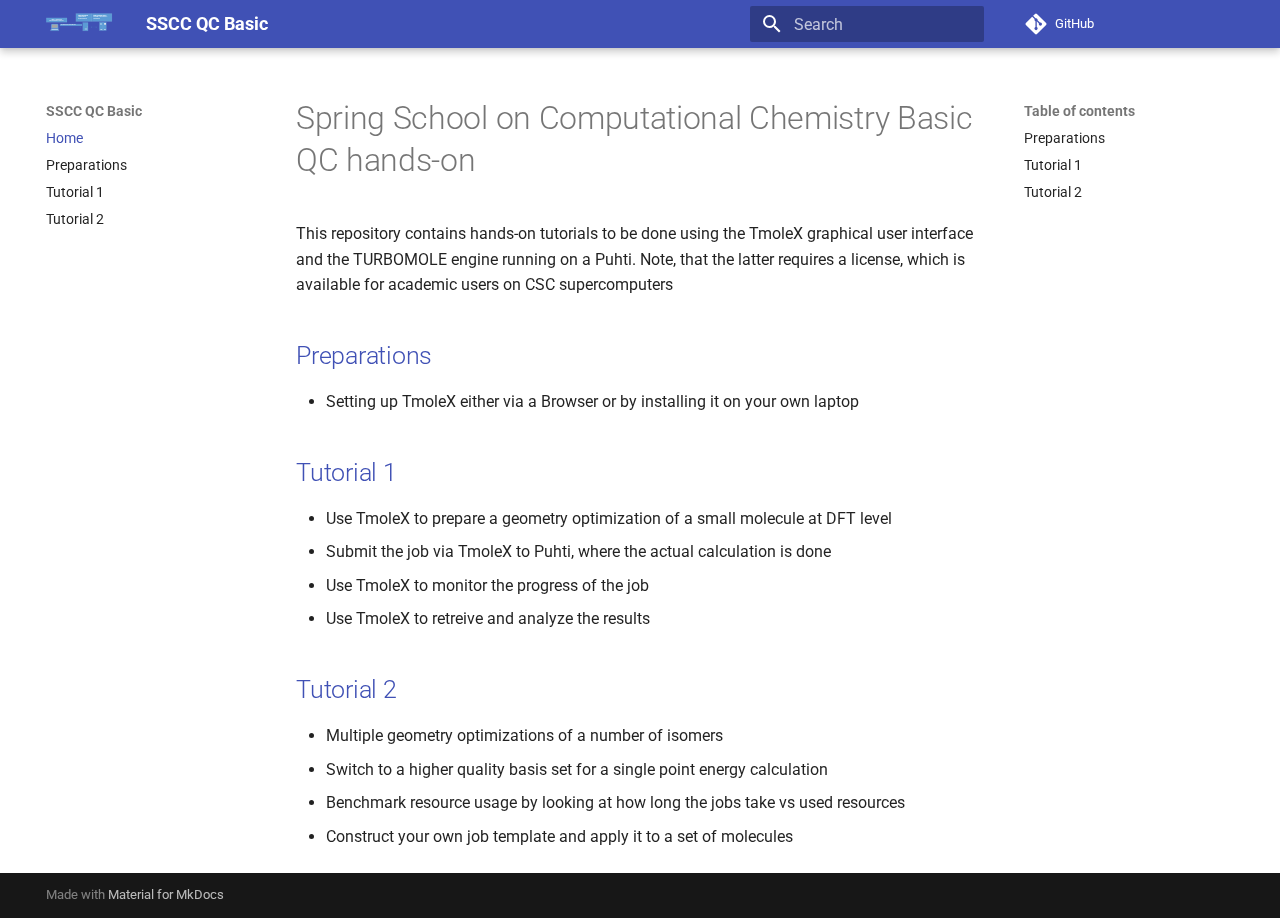
==== site/index.html @ 396a9577 "Update site and fix broken files" ====
<!doctype html>
<html lang="en" class="no-js">
  <head>
    
      <meta charset="utf-8">
      <meta name="viewport" content="width=device-width,initial-scale=1">
      
      
      
        <link rel="canonical" href="https://csc-training.github.io/sscc-qc-basic/">
      
      
      
        <link rel="next" href="preparations/">
      
      
      <link rel="icon" href="img/tmolex-and-puhti.svg">
      <meta name="generator" content="mkdocs-1.6.1, mkdocs-material-9.6.11">
    
    
      
        <title>SSCC QC Basic</title>
      
    
    
      <link rel="stylesheet" href="assets/stylesheets/main.4af4bdda.min.css">
      
      


    
    
      
    
    
      
        
        
        <link rel="preconnect" href="https://fonts.gstatic.com" crossorigin>
        <link rel="stylesheet" href="https://fonts.googleapis.com/css?family=Roboto:300,300i,400,400i,700,700i%7CRoboto+Mono:400,400i,700,700i&display=fallback">
        <style>:root{--md-text-font:"Roboto";--md-code-font:"Roboto Mono"}</style>
      
    
    
    <script>__md_scope=new URL(".",location),__md_hash=e=>[...e].reduce(((e,_)=>(e<<5)-e+_.charCodeAt(0)),0),__md_get=(e,_=localStorage,t=__md_scope)=>JSON.parse(_.getItem(t.pathname+"."+e)),__md_set=(e,_,t=localStorage,a=__md_scope)=>{try{t.setItem(a.pathname+"."+e,JSON.stringify(_))}catch(e){}}</script>
    
      

    
    
    
  </head>
  
  
    <body dir="ltr">
  
    
    <input class="md-toggle" data-md-toggle="drawer" type="checkbox" id="__drawer" autocomplete="off">
    <input class="md-toggle" data-md-toggle="search" type="checkbox" id="__search" autocomplete="off">
    <label class="md-overlay" for="__drawer"></label>
    <div data-md-component="skip">
      
        
        <a href="#spring-school-on-computational-chemistry-basic-qc-hands-on" class="md-skip">
          Skip to content
        </a>
      
    </div>
    <div data-md-component="announce">
      
    </div>
    
    
      

  

<header class="md-header md-header--shadow" data-md-component="header">
  <nav class="md-header__inner md-grid" aria-label="Header">
    <a href="." title="SSCC QC Basic" class="md-header__button md-logo" aria-label="SSCC QC Basic" data-md-component="logo">
      
  <img src="img/tmolex-and-puhti.svg" alt="logo">

    </a>
    <label class="md-header__button md-icon" for="__drawer">
      
      <svg xmlns="http://www.w3.org/2000/svg" viewBox="0 0 24 24"><path d="M3 6h18v2H3zm0 5h18v2H3zm0 5h18v2H3z"/></svg>
    </label>
    <div class="md-header__title" data-md-component="header-title">
      <div class="md-header__ellipsis">
        <div class="md-header__topic">
          <span class="md-ellipsis">
            SSCC QC Basic
          </span>
        </div>
        <div class="md-header__topic" data-md-component="header-topic">
          <span class="md-ellipsis">
            
              Home
            
          </span>
        </div>
      </div>
    </div>
    
    
      <script>var palette=__md_get("__palette");if(palette&&palette.color){if("(prefers-color-scheme)"===palette.color.media){var media=matchMedia("(prefers-color-scheme: light)"),input=document.querySelector(media.matches?"[data-md-color-media='(prefers-color-scheme: light)']":"[data-md-color-media='(prefers-color-scheme: dark)']");palette.color.media=input.getAttribute("data-md-color-media"),palette.color.scheme=input.getAttribute("data-md-color-scheme"),palette.color.primary=input.getAttribute("data-md-color-primary"),palette.color.accent=input.getAttribute("data-md-color-accent")}for(var[key,value]of Object.entries(palette.color))document.body.setAttribute("data-md-color-"+key,value)}</script>
    
    
    
      
      
        <label class="md-header__button md-icon" for="__search">
          
          <svg xmlns="http://www.w3.org/2000/svg" viewBox="0 0 24 24"><path d="M9.5 3A6.5 6.5 0 0 1 16 9.5c0 1.61-.59 3.09-1.56 4.23l.27.27h.79l5 5-1.5 1.5-5-5v-.79l-.27-.27A6.52 6.52 0 0 1 9.5 16 6.5 6.5 0 0 1 3 9.5 6.5 6.5 0 0 1 9.5 3m0 2C7 5 5 7 5 9.5S7 14 9.5 14 14 12 14 9.5 12 5 9.5 5"/></svg>
        </label>
        <div class="md-search" data-md-component="search" role="dialog">
  <label class="md-search__overlay" for="__search"></label>
  <div class="md-search__inner" role="search">
    <form class="md-search__form" name="search">
      <input type="text" class="md-search__input" name="query" aria-label="Search" placeholder="Search" autocapitalize="off" autocorrect="off" autocomplete="off" spellcheck="false" data-md-component="search-query" required>
      <label class="md-search__icon md-icon" for="__search">
        
        <svg xmlns="http://www.w3.org/2000/svg" viewBox="0 0 24 24"><path d="M9.5 3A6.5 6.5 0 0 1 16 9.5c0 1.61-.59 3.09-1.56 4.23l.27.27h.79l5 5-1.5 1.5-5-5v-.79l-.27-.27A6.52 6.52 0 0 1 9.5 16 6.5 6.5 0 0 1 3 9.5 6.5 6.5 0 0 1 9.5 3m0 2C7 5 5 7 5 9.5S7 14 9.5 14 14 12 14 9.5 12 5 9.5 5"/></svg>
        
        <svg xmlns="http://www.w3.org/2000/svg" viewBox="0 0 24 24"><path d="M20 11v2H8l5.5 5.5-1.42 1.42L4.16 12l7.92-7.92L13.5 5.5 8 11z"/></svg>
      </label>
      <nav class="md-search__options" aria-label="Search">
        
        <button type="reset" class="md-search__icon md-icon" title="Clear" aria-label="Clear" tabindex="-1">
          
          <svg xmlns="http://www.w3.org/2000/svg" viewBox="0 0 24 24"><path d="M19 6.41 17.59 5 12 10.59 6.41 5 5 6.41 10.59 12 5 17.59 6.41 19 12 13.41 17.59 19 19 17.59 13.41 12z"/></svg>
        </button>
      </nav>
      
    </form>
    <div class="md-search__output">
      <div class="md-search__scrollwrap" tabindex="0" data-md-scrollfix>
        <div class="md-search-result" data-md-component="search-result">
          <div class="md-search-result__meta">
            Initializing search
          </div>
          <ol class="md-search-result__list" role="presentation"></ol>
        </div>
      </div>
    </div>
  </div>
</div>
      
    
    
      <div class="md-header__source">
        <a href="https://github.com/csc-training/sscc-qc-basic" title="Go to repository" class="md-source" data-md-component="source">
  <div class="md-source__icon md-icon">
    
    <svg xmlns="http://www.w3.org/2000/svg" viewBox="0 0 448 512"><!--! Font Awesome Free 6.7.2 by @fontawesome - https://fontawesome.com License - https://fontawesome.com/license/free (Icons: CC BY 4.0, Fonts: SIL OFL 1.1, Code: MIT License) Copyright 2024 Fonticons, Inc.--><path d="M439.55 236.05 244 40.45a28.87 28.87 0 0 0-40.81 0l-40.66 40.63 51.52 51.52c27.06-9.14 52.68 16.77 43.39 43.68l49.66 49.66c34.23-11.8 61.18 31 35.47 56.69-26.49 26.49-70.21-2.87-56-37.34L240.22 199v121.85c25.3 12.54 22.26 41.85 9.08 55a34.34 34.34 0 0 1-48.55 0c-17.57-17.6-11.07-46.91 11.25-56v-123c-20.8-8.51-24.6-30.74-18.64-45L142.57 101 8.45 235.14a28.86 28.86 0 0 0 0 40.81l195.61 195.6a28.86 28.86 0 0 0 40.8 0l194.69-194.69a28.86 28.86 0 0 0 0-40.81"/></svg>
  </div>
  <div class="md-source__repository">
    GitHub
  </div>
</a>
      </div>
    
  </nav>
  
</header>
    
    <div class="md-container" data-md-component="container">
      
      
        
          
        
      
      <main class="md-main" data-md-component="main">
        <div class="md-main__inner md-grid">
          
            
              
              <div class="md-sidebar md-sidebar--primary" data-md-component="sidebar" data-md-type="navigation" >
                <div class="md-sidebar__scrollwrap">
                  <div class="md-sidebar__inner">
                    



<nav class="md-nav md-nav--primary" aria-label="Navigation" data-md-level="0">
  <label class="md-nav__title" for="__drawer">
    <a href="." title="SSCC QC Basic" class="md-nav__button md-logo" aria-label="SSCC QC Basic" data-md-component="logo">
      
  <img src="img/tmolex-and-puhti.svg" alt="logo">

    </a>
    SSCC QC Basic
  </label>
  
    <div class="md-nav__source">
      <a href="https://github.com/csc-training/sscc-qc-basic" title="Go to repository" class="md-source" data-md-component="source">
  <div class="md-source__icon md-icon">
    
    <svg xmlns="http://www.w3.org/2000/svg" viewBox="0 0 448 512"><!--! Font Awesome Free 6.7.2 by @fontawesome - https://fontawesome.com License - https://fontawesome.com/license/free (Icons: CC BY 4.0, Fonts: SIL OFL 1.1, Code: MIT License) Copyright 2024 Fonticons, Inc.--><path d="M439.55 236.05 244 40.45a28.87 28.87 0 0 0-40.81 0l-40.66 40.63 51.52 51.52c27.06-9.14 52.68 16.77 43.39 43.68l49.66 49.66c34.23-11.8 61.18 31 35.47 56.69-26.49 26.49-70.21-2.87-56-37.34L240.22 199v121.85c25.3 12.54 22.26 41.85 9.08 55a34.34 34.34 0 0 1-48.55 0c-17.57-17.6-11.07-46.91 11.25-56v-123c-20.8-8.51-24.6-30.74-18.64-45L142.57 101 8.45 235.14a28.86 28.86 0 0 0 0 40.81l195.61 195.6a28.86 28.86 0 0 0 40.8 0l194.69-194.69a28.86 28.86 0 0 0 0-40.81"/></svg>
  </div>
  <div class="md-source__repository">
    GitHub
  </div>
</a>
    </div>
  
  <ul class="md-nav__list" data-md-scrollfix>
    
      
      
  
  
    
  
  
  
    <li class="md-nav__item md-nav__item--active">
      
      <input class="md-nav__toggle md-toggle" type="checkbox" id="__toc">
      
      
        
      
      
        <label class="md-nav__link md-nav__link--active" for="__toc">
          
  
  
  <span class="md-ellipsis">
    Home
    
  </span>
  

          <span class="md-nav__icon md-icon"></span>
        </label>
      
      <a href="." class="md-nav__link md-nav__link--active">
        
  
  
  <span class="md-ellipsis">
    Home
    
  </span>
  

      </a>
      
        

<nav class="md-nav md-nav--secondary" aria-label="Table of contents">
  
  
  
    
  
  
    <label class="md-nav__title" for="__toc">
      <span class="md-nav__icon md-icon"></span>
      Table of contents
    </label>
    <ul class="md-nav__list" data-md-component="toc" data-md-scrollfix>
      
        <li class="md-nav__item">
  <a href="#preparations" class="md-nav__link">
    <span class="md-ellipsis">
      Preparations
    </span>
  </a>
  
</li>
      
        <li class="md-nav__item">
  <a href="#tutorial-1" class="md-nav__link">
    <span class="md-ellipsis">
      Tutorial 1
    </span>
  </a>
  
</li>
      
        <li class="md-nav__item">
  <a href="#tutorial-2" class="md-nav__link">
    <span class="md-ellipsis">
      Tutorial 2
    </span>
  </a>
  
</li>
      
    </ul>
  
</nav>
      
    </li>
  

    
      
      
  
  
  
  
    <li class="md-nav__item">
      <a href="preparations/" class="md-nav__link">
        
  
  
  <span class="md-ellipsis">
    Preparations
    
  </span>
  

      </a>
    </li>
  

    
      
      
  
  
  
  
    <li class="md-nav__item">
      <a href="tutorial1/" class="md-nav__link">
        
  
  
  <span class="md-ellipsis">
    Tutorial 1
    
  </span>
  

      </a>
    </li>
  

    
      
      
  
  
  
  
    <li class="md-nav__item">
      <a href="tutorial2/" class="md-nav__link">
        
  
  
  <span class="md-ellipsis">
    Tutorial 2
    
  </span>
  

      </a>
    </li>
  

    
  </ul>
</nav>
                  </div>
                </div>
              </div>
            
            
              
              <div class="md-sidebar md-sidebar--secondary" data-md-component="sidebar" data-md-type="toc" >
                <div class="md-sidebar__scrollwrap">
                  <div class="md-sidebar__inner">
                    

<nav class="md-nav md-nav--secondary" aria-label="Table of contents">
  
  
  
    
  
  
    <label class="md-nav__title" for="__toc">
      <span class="md-nav__icon md-icon"></span>
      Table of contents
    </label>
    <ul class="md-nav__list" data-md-component="toc" data-md-scrollfix>
      
        <li class="md-nav__item">
  <a href="#preparations" class="md-nav__link">
    <span class="md-ellipsis">
      Preparations
    </span>
  </a>
  
</li>
      
        <li class="md-nav__item">
  <a href="#tutorial-1" class="md-nav__link">
    <span class="md-ellipsis">
      Tutorial 1
    </span>
  </a>
  
</li>
      
        <li class="md-nav__item">
  <a href="#tutorial-2" class="md-nav__link">
    <span class="md-ellipsis">
      Tutorial 2
    </span>
  </a>
  
</li>
      
    </ul>
  
</nav>
                  </div>
                </div>
              </div>
            
          
          
            <div class="md-content" data-md-component="content">
              <article class="md-content__inner md-typeset">
                
                  


  
  


<h1 id="spring-school-on-computational-chemistry-basic-qc-hands-on">Spring School on Computational Chemistry Basic QC hands-on</h1>
<p>This repository contains hands-on tutorials to be done
using the TmoleX graphical user interface and the TURBOMOLE
engine running on a Puhti. Note, that the latter
requires a license, which is available for academic
users on CSC supercomputers</p>
<h2 id="preparations"><a href="preparations/">Preparations</a></h2>
<ul>
<li>Setting up TmoleX either via a Browser or by installing it on your own laptop </li>
</ul>
<h2 id="tutorial-1"><a href="tutorial1/">Tutorial 1</a></h2>
<ul>
<li>Use TmoleX to prepare a geometry optimization of a small molecule at DFT level</li>
<li>Submit the job via TmoleX to Puhti, where the actual calculation is done</li>
<li>Use TmoleX to monitor the progress of the job</li>
<li>Use TmoleX to retreive and analyze the results </li>
</ul>
<h2 id="tutorial-2"><a href="tutorial2/">Tutorial 2</a></h2>
<ul>
<li>Multiple geometry optimizations of a number of isomers</li>
<li>Switch to a higher quality basis set for a single point energy calculation</li>
<li>Benchmark resource usage by looking at how long the jobs take vs used resources</li>
<li>Construct your own job template and apply it to a set of molecules</li>
</ul>












                
              </article>
            </div>
          
          
<script>var target=document.getElementById(location.hash.slice(1));target&&target.name&&(target.checked=target.name.startsWith("__tabbed_"))</script>
        </div>
        
      </main>
      
        <footer class="md-footer">
  
  <div class="md-footer-meta md-typeset">
    <div class="md-footer-meta__inner md-grid">
      <div class="md-copyright">
  
  
    Made with
    <a href="https://squidfunk.github.io/mkdocs-material/" target="_blank" rel="noopener">
      Material for MkDocs
    </a>
  
</div>
      
    </div>
  </div>
</footer>
      
    </div>
    <div class="md-dialog" data-md-component="dialog">
      <div class="md-dialog__inner md-typeset"></div>
    </div>
    
    
    
      
      <script id="__config" type="application/json">{"base": ".", "features": [], "search": "assets/javascripts/workers/search.f8cc74c7.min.js", "tags": null, "translations": {"clipboard.copied": "Copied to clipboard", "clipboard.copy": "Copy to clipboard", "search.result.more.one": "1 more on this page", "search.result.more.other": "# more on this page", "search.result.none": "No matching documents", "search.result.one": "1 matching document", "search.result.other": "# matching documents", "search.result.placeholder": "Type to start searching", "search.result.term.missing": "Missing", "select.version": "Select version"}, "version": null}</script>
    
    
      <script src="assets/javascripts/bundle.c8b220af.min.js"></script>
      
    
  </body>
</html>
---- site/assets/stylesheets/main.4af4bdda.min.css ----
@charset "UTF-8";html{-webkit-text-size-adjust:none;-moz-text-size-adjust:none;text-size-adjust:none;box-sizing:border-box}*,:after,:before{box-sizing:inherit}@media (prefers-reduced-motion){*,:after,:before{transition:none!important}}body{margin:0}a,button,input,label{-webkit-tap-highlight-color:transparent}a{color:inherit;text-decoration:none}hr{border:0;box-sizing:initial;display:block;height:.05rem;overflow:visible;padding:0}small{font-size:80%}sub,sup{line-height:1em}img{border-style:none}table{border-collapse:initial;border-spacing:0}td,th{font-weight:400;vertical-align:top}button{background:#0000;border:0;font-family:inherit;font-size:inherit;margin:0;padding:0}input{border:0;outline:none}:root{--md-primary-fg-color:#4051b5;--md-primary-fg-color--light:#5d6cc0;--md-primary-fg-color--dark:#303fa1;--md-primary-bg-color:#fff;--md-primary-bg-color--light:#ffffffb3;--md-accent-fg-color:#526cfe;--md-accent-fg-color--transparent:#526cfe1a;--md-accent-bg-color:#fff;--md-accent-bg-color--light:#ffffffb3}[data-md-color-scheme=default]{color-scheme:light}[data-md-color-scheme=default] img[src$="#gh-dark-mode-only"],[data-md-color-scheme=default] img[src$="#only-dark"]{display:none}:root,[data-md-color-scheme=default]{--md-hue:225deg;--md-default-fg-color:#000000de;--md-default-fg-color--light:#0000008a;--md-default-fg-color--lighter:#00000052;--md-default-fg-color--lightest:#00000012;--md-default-bg-color:#fff;--md-default-bg-color--light:#ffffffb3;--md-default-bg-color--lighter:#ffffff4d;--md-default-bg-color--lightest:#ffffff1f;--md-code-fg-color:#36464e;--md-code-bg-color:#f5f5f5;--md-code-hl-color:#4287ff;--md-code-hl-color--light:#4287ff1a;--md-code-hl-number-color:#d52a2a;--md-code-hl-special-color:#db1457;--md-code-hl-function-color:#a846b9;--md-code-hl-constant-color:#6e59d9;--md-code-hl-keyword-color:#3f6ec6;--md-code-hl-string-color:#1c7d4d;--md-code-hl-name-color:var(--md-code-fg-color);--md-code-hl-operator-color:var(--md-default-fg-color--light);--md-code-hl-punctuation-color:var(--md-default-fg-color--light);--md-code-hl-comment-color:var(--md-default-fg-color--light);--md-code-hl-generic-color:var(--md-default-fg-color--light);--md-code-hl-variable-color:var(--md-default-fg-color--light);--md-typeset-color:var(--md-default-fg-color);--md-typeset-a-color:var(--md-primary-fg-color);--md-typeset-del-color:#f5503d26;--md-typeset-ins-color:#0bd57026;--md-typeset-kbd-color:#fafafa;--md-typeset-kbd-accent-color:#fff;--md-typeset-kbd-border-color:#b8b8b8;--md-typeset-mark-color:#ffff0080;--md-typeset-table-color:#0000001f;--md-typeset-table-color--light:rgba(0,0,0,.035);--md-admonition-fg-color:var(--md-default-fg-color);--md-admonition-bg-color:var(--md-default-bg-color);--md-warning-fg-color:#000000de;--md-warning-bg-color:#ff9;--md-footer-fg-color:#fff;--md-footer-fg-color--light:#ffffffb3;--md-footer-fg-color--lighter:#ffffff73;--md-footer-bg-color:#000000de;--md-footer-bg-color--dark:#00000052;--md-shadow-z1:0 0.2rem 0.5rem #0000000d,0 0 0.05rem #0000001a;--md-shadow-z2:0 0.2rem 0.5rem #0000001a,0 0 0.05rem #00000040;--md-shadow-z3:0 0.2rem 0.5rem #0003,0 0 0.05rem #00000059}.md-icon svg{fill:currentcolor;display:block;height:1.2rem;width:1.2rem}body{-webkit-font-smoothing:antialiased;-moz-osx-font-smoothing:grayscale;--md-text-font-family:var(--md-text-font,_),-apple-system,BlinkMacSystemFont,Helvetica,Arial,sans-serif;--md-code-font-family:var(--md-code-font,_),SFMono-Regular,Consolas,Menlo,monospace}aside,body,input{font-feature-settings:"kern","liga";color:var(--md-typeset-color);font-family:var(--md-text-font-family)}code,kbd,pre{font-feature-settings:"kern";font-family:var(--md-code-font-family)}:root{--md-typeset-table-sort-icon:url('data:image/svg+xml;charset=utf-8,<svg xmlns="http://www.w3.org/2000/svg" viewBox="0 0 24 24"><path d="m18 21-4-4h3V7h-3l4-4 4 4h-3v10h3M2 19v-2h10v2M2 13v-2h7v2M2 7V5h4v2z"/></svg>');--md-typeset-table-sort-icon--asc:url('data:image/svg+xml;charset=utf-8,<svg xmlns="http://www.w3.org/2000/svg" viewBox="0 0 24 24"><path d="M19 17h3l-4 4-4-4h3V3h2M2 17h10v2H2M6 5v2H2V5m0 6h7v2H2z"/></svg>');--md-typeset-table-sort-icon--desc:url('data:image/svg+xml;charset=utf-8,<svg xmlns="http://www.w3.org/2000/svg" viewBox="0 0 24 24"><path d="M19 7h3l-4-4-4 4h3v14h2M2 17h10v2H2M6 5v2H2V5m0 6h7v2H2z"/></svg>')}.md-typeset{-webkit-print-color-adjust:exact;color-adjust:exact;font-size:.8rem;line-height:1.6;overflow-wrap:break-word}@media print{.md-typeset{font-size:.68rem}}.md-typeset blockquote,.md-typeset dl,.md-typeset figure,.md-typeset ol,.md-typeset pre,.md-typeset ul{margin-bottom:1em;margin-top:1em}.md-typeset h1{color:var(--md-default-fg-color--light);font-size:2em;line-height:1.3;margin:0 0 1.25em}.md-typeset h1,.md-typeset h2{font-weight:300;letter-spacing:-.01em}.md-typeset h2{font-size:1.5625em;line-height:1.4;margin:1.6em 0 .64em}.md-typeset h3{font-size:1.25em;font-weight:400;letter-spacing:-.01em;line-height:1.5;margin:1.6em 0 .8em}.md-typeset h2+h3{margin-top:.8em}.md-typeset h4{font-weight:700;letter-spacing:-.01em;margin:1em 0}.md-typeset h5,.md-typeset h6{color:var(--md-default-fg-color--light);font-size:.8em;font-weight:700;letter-spacing:-.01em;margin:1.25em 0}.md-typeset h5{text-transform:uppercase}.md-typeset h5 code{text-transform:none}.md-typeset hr{border-bottom:.05rem solid var(--md-default-fg-color--lightest);display:flow-root;margin:1.5em 0}.md-typeset a{color:var(--md-typeset-a-color);word-break:break-word}.md-typeset a,.md-typeset a:before{transition:color 125ms}.md-typeset a:focus,.md-typeset a:hover{color:var(--md-accent-fg-color)}.md-typeset a:focus code,.md-typeset a:hover code{background-color:var(--md-accent-fg-color--transparent)}.md-typeset a code{color:currentcolor;transition:background-color 125ms}.md-typeset a.focus-visible{outline-color:var(--md-accent-fg-color);outline-offset:.2rem}.md-typeset code,.md-typeset kbd,.md-typeset pre{color:var(--md-code-fg-color);direction:ltr;font-variant-ligatures:none}@media print{.md-typeset code,.md-typeset kbd,.md-typeset pre{white-space:pre-wrap}}.md-typeset code{background-color:var(--md-code-bg-color);border-radius:.1rem;-webkit-box-decoration-break:clone;box-decoration-break:clone;font-size:.85em;padding:0 .2941176471em;word-break:break-word}.md-typeset code:not(.focus-visible){-webkit-tap-highlight-color:transparent;outline:none}.md-typeset pre{display:flow-root;line-height:1.4;position:relative}.md-typeset pre>code{-webkit-box-decoration-break:slice;box-decoration-break:slice;box-shadow:none;display:block;margin:0;outline-color:var(--md-accent-fg-color);overflow:auto;padding:.7720588235em 1.1764705882em;scrollbar-color:var(--md-default-fg-color--lighter) #0000;scrollbar-width:thin;touch-action:auto;word-break:normal}.md-typeset pre>code:hover{scrollbar-color:var(--md-accent-fg-color) #0000}.md-typeset pre>code::-webkit-scrollbar{height:.2rem;width:.2rem}.md-typeset pre>code::-webkit-scrollbar-thumb{background-color:var(--md-default-fg-color--lighter)}.md-typeset pre>code::-webkit-scrollbar-thumb:hover{background-color:var(--md-accent-fg-color)}.md-typeset kbd{background-color:var(--md-typeset-kbd-color);border-radius:.1rem;box-shadow:0 .1rem 0 .05rem var(--md-typeset-kbd-border-color),0 .1rem 0 var(--md-typeset-kbd-border-color),0 -.1rem .2rem var(--md-typeset-kbd-accent-color) inset;color:var(--md-default-fg-color);display:inline-block;font-size:.75em;padding:0 .6666666667em;vertical-align:text-top;word-break:break-word}.md-typeset mark{background-color:var(--md-typeset-mark-color);-webkit-box-decoration-break:clone;box-decoration-break:clone;color:inherit;word-break:break-word}.md-typeset abbr{border-bottom:.05rem dotted var(--md-default-fg-color--light);cursor:help;text-decoration:none}.md-typeset small{opacity:.75}[dir=ltr] .md-typeset sub,[dir=ltr] .md-typeset sup{margin-left:.078125em}[dir=rtl] .md-typeset sub,[dir=rtl] .md-typeset sup{margin-right:.078125em}[dir=ltr] .md-typeset blockquote{padding-left:.6rem}[dir=rtl] .md-typeset blockquote{padding-right:.6rem}[dir=ltr] .md-typeset blockquote{border-left:.2rem solid var(--md-default-fg-color--lighter)}[dir=rtl] .md-typeset blockquote{border-right:.2rem solid var(--md-default-fg-color--lighter)}.md-typeset blockquote{color:var(--md-default-fg-color--light);margin-left:0;margin-right:0}.md-typeset ul{list-style-type:disc}.md-typeset ul[type]{list-style-type:revert-layer}[dir=ltr] .md-typeset ol,[dir=ltr] .md-typeset ul{margin-left:.625em}[dir=rtl] .md-typeset ol,[dir=rtl] .md-typeset ul{margin-right:.625em}.md-typeset ol,.md-typeset ul{padding:0}.md-typeset ol:not([hidden]),.md-typeset ul:not([hidden]){display:flow-root}.md-typeset ol ol,.md-typeset ul ol{list-style-type:lower-alpha}.md-typeset ol ol ol,.md-typeset ul ol ol{list-style-type:lower-roman}.md-typeset ol ol ol ol,.md-typeset ul ol ol ol{list-style-type:upper-alpha}.md-typeset ol ol ol ol ol,.md-typeset ul ol ol ol ol{list-style-type:upper-roman}.md-typeset ol[type],.md-typeset ul[type]{list-style-type:revert-layer}[dir=ltr] .md-typeset ol li,[dir=ltr] .md-typeset ul li{margin-left:1.25em}[dir=rtl] .md-typeset ol li,[dir=rtl] .md-typeset ul li{margin-right:1.25em}.md-typeset ol li,.md-typeset ul li{margin-bottom:.5em}.md-typeset ol li blockquote,.md-typeset ol li p,.md-typeset ul li blockquote,.md-typeset ul li p{margin:.5em 0}.md-typeset ol li:last-child,.md-typeset ul li:last-child{margin-bottom:0}[dir=ltr] .md-typeset ol li ol,[dir=ltr] .md-typeset ol li ul,[dir=ltr] .md-typeset ul li ol,[dir=ltr] .md-typeset ul li ul{margin-left:.625em}[dir=rtl] .md-typeset ol li ol,[dir=rtl] .md-typeset ol li ul,[dir=rtl] .md-typeset ul li ol,[dir=rtl] .md-typeset ul li ul{margin-right:.625em}.md-typeset ol li ol,.md-typeset ol li ul,.md-typeset ul li ol,.md-typeset ul li ul{margin-bottom:.5em;margin-top:.5em}[dir=ltr] .md-typeset dd{margin-left:1.875em}[dir=rtl] .md-typeset dd{margin-right:1.875em}.md-typeset dd{margin-bottom:1.5em;margin-top:1em}.md-typeset img,.md-typeset svg,.md-typeset video{height:auto;max-width:100%}.md-typeset img[align=left]{margin:1em 1em 1em 0}.md-typeset img[align=right]{margin:1em 0 1em 1em}.md-typeset img[align]:only-child{margin-top:0}.md-typeset figure{display:flow-root;margin:1em auto;max-width:100%;text-align:center;width:-moz-fit-content;width:fit-content}.md-typeset figure img{display:block;margin:0 auto}.md-typeset figcaption{font-style:italic;margin:1em auto;max-width:24rem}.md-typeset iframe{max-width:100%}.md-typeset table:not([class]){background-color:var(--md-default-bg-color);border:.05rem solid var(--md-typeset-table-color);border-radius:.1rem;display:inline-block;font-size:.64rem;max-width:100%;overflow:auto;touch-action:auto}@media print{.md-typeset table:not([class]){display:table}}.md-typeset table:not([class])+*{margin-top:1.5em}.md-typeset table:not([class]) td>:first-child,.md-typeset table:not([class]) th>:first-child{margin-top:0}.md-typeset table:not([class]) td>:last-child,.md-typeset table:not([class]) th>:last-child{margin-bottom:0}.md-typeset table:not([class]) td:not([align]),.md-typeset table:not([class]) th:not([align]){text-align:left}[dir=rtl] .md-typeset table:not([class]) td:not([align]),[dir=rtl] .md-typeset table:not([class]) th:not([align]){text-align:right}.md-typeset table:not([class]) th{font-weight:700;min-width:5rem;padding:.9375em 1.25em;vertical-align:top}.md-typeset table:not([class]) td{border-top:.05rem solid var(--md-typeset-table-color);padding:.9375em 1.25em;vertical-align:top}.md-typeset table:not([class]) tbody tr{transition:background-color 125ms}.md-typeset table:not([class]) tbody tr:hover{background-color:var(--md-typeset-table-color--light);box-shadow:0 .05rem 0 var(--md-default-bg-color) inset}.md-typeset table:not([class]) a{word-break:normal}.md-typeset table th[role=columnheader]{cursor:pointer}[dir=ltr] .md-typeset table th[role=columnheader]:after{margin-left:.5em}[dir=rtl] .md-typeset table th[role=columnheader]:after{margin-right:.5em}.md-typeset table th[role=columnheader]:after{content:"";display:inline-block;height:1.2em;-webkit-mask-image:var(--md-typeset-table-sort-icon);mask-image:var(--md-typeset-table-sort-icon);-webkit-mask-repeat:no-repeat;mask-repeat:no-repeat;-webkit-mask-size:contain;mask-size:contain;transition:background-color 125ms;vertical-align:text-bottom;width:1.2em}.md-typeset table th[role=columnheader]:hover:after{background-color:var(--md-default-fg-color--lighter)}.md-typeset table th[role=columnheader][aria-sort=ascending]:after{background-color:var(--md-default-fg-color--light);-webkit-mask-image:var(--md-typeset-table-sort-icon--asc);mask-image:var(--md-typeset-table-sort-icon--asc)}.md-typeset table th[role=columnheader][aria-sort=descending]:after{background-color:var(--md-default-fg-color--light);-webkit-mask-image:var(--md-typeset-table-sort-icon--desc);mask-image:var(--md-typeset-table-sort-icon--desc)}.md-typeset__scrollwrap{margin:1em -.8rem;overflow-x:auto;touch-action:auto}.md-typeset__table{display:inline-block;margin-bottom:.5em;padding:0 .8rem}@media print{.md-typeset__table{display:block}}html .md-typeset__table table{display:table;margin:0;overflow:hidden;width:100%}@media screen and (max-width:44.984375em){.md-content__inner>pre{margin:1em -.8rem}.md-content__inner>pre code{border-radius:0}}.md-typeset .md-author{border-radius:100%;display:block;flex-shrink:0;height:1.6rem;overflow:hidden;position:relative;transition:color 125ms,transform 125ms;width:1.6rem}.md-typeset .md-author img{display:block}.md-typeset .md-author--more{background:var(--md-default-fg-color--lightest);color:var(--md-default-fg-color--lighter);font-size:.6rem;font-weight:700;line-height:1.6rem;text-align:center}.md-typeset .md-author--long{height:2.4rem;width:2.4rem}.md-typeset a.md-author{transform:scale(1)}.md-typeset a.md-author img{border-radius:100%;filter:grayscale(100%) opacity(75%);transition:filter 125ms}.md-typeset a.md-author:focus,.md-typeset a.md-author:hover{transform:scale(1.1);z-index:1}.md-typeset a.md-author:focus img,.md-typeset a.md-author:hover img{filter:grayscale(0)}.md-banner{background-color:var(--md-footer-bg-color);color:var(--md-footer-fg-color);overflow:auto}@media print{.md-banner{display:none}}.md-banner--warning{background-color:var(--md-warning-bg-color);color:var(--md-warning-fg-color)}.md-banner__inner{font-size:.7rem;margin:.6rem auto;padding:0 .8rem}[dir=ltr] .md-banner__button{float:right}[dir=rtl] .md-banner__button{float:left}.md-banner__button{color:inherit;cursor:pointer;transition:opacity .25s}.no-js .md-banner__button{display:none}.md-banner__button:hover{opacity:.7}html{font-size:125%;height:100%;overflow-x:hidden}@media screen and (min-width:100em){html{font-size:137.5%}}@media screen and (min-width:125em){html{font-size:150%}}body{background-color:var(--md-default-bg-color);display:flex;flex-direction:column;font-size:.5rem;min-height:100%;position:relative;width:100%}@media print{body{display:block}}@media screen and (max-width:59.984375em){body[data-md-scrolllock]{position:fixed}}.md-grid{margin-left:auto;margin-right:auto;max-width:61rem}.md-container{display:flex;flex-direction:column;flex-grow:1}@media print{.md-container{display:block}}.md-main{flex-grow:1}.md-main__inner{display:flex;height:100%;margin-top:1.5rem}.md-ellipsis{overflow:hidden;text-overflow:ellipsis}.md-toggle{display:none}.md-option{height:0;opacity:0;position:absolute;width:0}.md-option:checked+label:not([hidden]){display:block}.md-option.focus-visible+label{outline-color:var(--md-accent-fg-color);outline-style:auto}.md-skip{background-color:var(--md-default-fg-color);border-radius:.1rem;color:var(--md-default-bg-color);font-size:.64rem;margin:.5rem;opacity:0;outline-color:var(--md-accent-fg-color);padding:.3rem .5rem;position:fixed;transform:translateY(.4rem);z-index:-1}.md-skip:focus{opacity:1;transform:translateY(0);transition:transform .25s cubic-bezier(.4,0,.2,1),opacity 175ms 75ms;z-index:10}@page{margin:25mm}:root{--md-clipboard-icon:url('data:image/svg+xml;charset=utf-8,<svg xmlns="http://www.w3.org/2000/svg" viewBox="0 0 24 24"><path d="M19 21H8V7h11m0-2H8a2 2 0 0 0-2 2v14a2 2 0 0 0 2 2h11a2 2 0 0 0 2-2V7a2 2 0 0 0-2-2m-3-4H4a2 2 0 0 0-2 2v14h2V3h12z"/></svg>')}.md-clipboard{border-radius:.1rem;color:var(--md-default-fg-color--lightest);cursor:pointer;height:1.5em;outline-color:var(--md-accent-fg-color);outline-offset:.1rem;position:absolute;right:.5em;top:.5em;transition:color .25s;width:1.5em;z-index:1}@media print{.md-clipboard{display:none}}.md-clipboard:not(.focus-visible){-webkit-tap-highlight-color:transparent;outline:none}:hover>.md-clipboard{color:var(--md-default-fg-color--light)}.md-clipboard:focus,.md-clipboard:hover{color:var(--md-accent-fg-color)}.md-clipboard:after{background-color:currentcolor;content:"";display:block;height:1.125em;margin:0 auto;-webkit-mask-image:var(--md-clipboard-icon);mask-image:var(--md-clipboard-icon);-webkit-mask-position:center;mask-position:center;-webkit-mask-repeat:no-repeat;mask-repeat:no-repeat;-webkit-mask-size:contain;mask-size:contain;width:1.125em}.md-clipboard--inline{cursor:pointer}.md-clipboard--inline code{transition:color .25s,background-color .25s}.md-clipboard--inline:focus code,.md-clipboard--inline:hover code{background-color:var(--md-accent-fg-color--transparent);color:var(--md-accent-fg-color)}.md-typeset .md-code__content{display:grid}@keyframes consent{0%{opacity:0;transform:translateY(100%)}to{opacity:1;transform:translateY(0)}}@keyframes overlay{0%{opacity:0}to{opacity:1}}.md-consent__overlay{animation:overlay .25s both;-webkit-backdrop-filter:blur(.1rem);backdrop-filter:blur(.1rem);background-color:#0000008a;height:100%;opacity:1;position:fixed;top:0;width:100%;z-index:5}.md-consent__inner{animation:consent .5s cubic-bezier(.1,.7,.1,1) both;background-color:var(--md-default-bg-color);border:0;border-radius:.1rem;bottom:0;box-shadow:0 0 .2rem #0000001a,0 .2rem .4rem #0003;max-height:100%;overflow:auto;padding:0;position:fixed;width:100%;z-index:5}.md-consent__form{padding:.8rem}.md-consent__settings{display:none;margin:1em 0}input:checked+.md-consent__settings{display:block}.md-consent__controls{margin-bottom:.8rem}.md-typeset .md-consent__controls .md-button{display:inline}@media screen and (max-width:44.984375em){.md-typeset .md-consent__controls .md-button{display:block;margin-top:.4rem;text-align:center;width:100%}}.md-consent label{cursor:pointer}.md-content{flex-grow:1;min-width:0}.md-content__inner{margin:0 .8rem 1.2rem;padding-top:.6rem}@media screen and (min-width:76.25em){[dir=ltr] .md-sidebar--primary:not([hidden])~.md-content>.md-content__inner{margin-left:1.2rem}[dir=ltr] .md-sidebar--secondary:not([hidden])~.md-content>.md-content__inner,[dir=rtl] .md-sidebar--primary:not([hidden])~.md-content>.md-content__inner{margin-right:1.2rem}[dir=rtl] .md-sidebar--secondary:not([hidden])~.md-content>.md-content__inner{margin-left:1.2rem}}.md-content__inner:before{content:"";display:block;height:.4rem}.md-content__inner>:last-child{margin-bottom:0}[dir=ltr] .md-content__button{float:right}[dir=rtl] .md-content__button{float:left}[dir=ltr] .md-content__button{margin-left:.4rem}[dir=rtl] .md-content__button{margin-right:.4rem}.md-content__button{margin:.4rem 0;padding:0}@media print{.md-content__button{display:none}}.md-typeset .md-content__button{color:var(--md-default-fg-color--lighter)}.md-content__button svg{display:inline;vertical-align:top}[dir=rtl] .md-content__button svg{transform:scaleX(-1)}[dir=ltr] .md-dialog{right:.8rem}[dir=rtl] .md-dialog{left:.8rem}.md-dialog{background-color:var(--md-default-fg-color);border-radius:.1rem;bottom:.8rem;box-shadow:var(--md-shadow-z3);min-width:11.1rem;opacity:0;padding:.4rem .6rem;pointer-events:none;position:fixed;transform:translateY(100%);transition:transform 0ms .4s,opacity .4s;z-index:4}@media print{.md-dialog{display:none}}.md-dialog--active{opacity:1;pointer-events:auto;transform:translateY(0);transition:transform .4s cubic-bezier(.075,.85,.175,1),opacity .4s}.md-dialog__inner{color:var(--md-default-bg-color);font-size:.7rem}.md-feedback{margin:2em 0 1em;text-align:center}.md-feedback fieldset{border:none;margin:0;padding:0}.md-feedback__title{font-weight:700;margin:1em auto}.md-feedback__inner{position:relative}.md-feedback__list{display:flex;flex-wrap:wrap;place-content:baseline center;position:relative}.md-feedback__list:hover .md-icon:not(:disabled){color:var(--md-default-fg-color--lighter)}:disabled .md-feedback__list{min-height:1.8rem}.md-feedback__icon{color:var(--md-default-fg-color--light);cursor:pointer;flex-shrink:0;margin:0 .1rem;transition:color 125ms}.md-feedback__icon:not(:disabled).md-icon:hover{color:var(--md-accent-fg-color)}.md-feedback__icon:disabled{color:var(--md-default-fg-color--lightest);pointer-events:none}.md-feedback__note{opacity:0;position:relative;transform:translateY(.4rem);transition:transform .4s cubic-bezier(.1,.7,.1,1),opacity .15s}.md-feedback__note>*{margin:0 auto;max-width:16rem}:disabled .md-feedback__note{opacity:1;transform:translateY(0)}@media print{.md-feedback{display:none}}.md-footer{background-color:var(--md-footer-bg-color);color:var(--md-footer-fg-color)}@media print{.md-footer{display:none}}.md-footer__inner{justify-content:space-between;overflow:auto;padding:.2rem}.md-footer__inner:not([hidden]){display:flex}.md-footer__link{align-items:end;display:flex;flex-grow:0.01;margin-bottom:.4rem;margin-top:1rem;max-width:100%;outline-color:var(--md-accent-fg-color);overflow:hidden;transition:opacity .25s}.md-footer__link:focus,.md-footer__link:hover{opacity:.7}[dir=rtl] .md-footer__link svg{transform:scaleX(-1)}@media screen and (max-width:44.984375em){.md-footer__link--prev{flex-shrink:0}.md-footer__link--prev .md-footer__title{display:none}}[dir=ltr] .md-footer__link--next{margin-left:auto}[dir=rtl] .md-footer__link--next{margin-right:auto}.md-footer__link--next{text-align:right}[dir=rtl] .md-footer__link--next{text-align:left}.md-footer__title{flex-grow:1;font-size:.9rem;margin-bottom:.7rem;max-width:calc(100% - 2.4rem);padding:0 1rem;white-space:nowrap}.md-footer__button{margin:.2rem;padding:.4rem}.md-footer__direction{font-size:.64rem;opacity:.7}.md-footer-meta{background-color:var(--md-footer-bg-color--dark)}.md-footer-meta__inner{display:flex;flex-wrap:wrap;justify-content:space-between;padding:.2rem}html .md-footer-meta.md-typeset a{color:var(--md-footer-fg-color--light)}html .md-footer-meta.md-typeset a:focus,html .md-footer-meta.md-typeset a:hover{color:var(--md-footer-fg-color)}.md-copyright{color:var(--md-footer-fg-color--lighter);font-size:.64rem;margin:auto .6rem;padding:.4rem 0;width:100%}@media screen and (min-width:45em){.md-copyright{width:auto}}.md-copyright__highlight{color:var(--md-footer-fg-color--light)}.md-social{display:inline-flex;gap:.2rem;margin:0 .4rem;padding:.2rem 0 .6rem}@media screen and (min-width:45em){.md-social{padding:.6rem 0}}.md-social__link{display:inline-block;height:1.6rem;text-align:center;width:1.6rem}.md-social__link:before{line-height:1.9}.md-social__link svg{fill:currentcolor;max-height:.8rem;vertical-align:-25%}.md-typeset .md-button{border:.1rem solid;border-radius:.1rem;color:var(--md-primary-fg-color);cursor:pointer;display:inline-block;font-weight:700;padding:.625em 2em;transition:color 125ms,background-color 125ms,border-color 125ms}.md-typeset .md-button--primary{background-color:var(--md-primary-fg-color);border-color:var(--md-primary-fg-color);color:var(--md-primary-bg-color)}.md-typeset .md-button:focus,.md-typeset .md-button:hover{background-color:var(--md-accent-fg-color);border-color:var(--md-accent-fg-color);color:var(--md-accent-bg-color)}[dir=ltr] .md-typeset .md-input{border-top-left-radius:.1rem}[dir=ltr] .md-typeset .md-input,[dir=rtl] .md-typeset .md-input{border-top-right-radius:.1rem}[dir=rtl] .md-typeset .md-input{border-top-left-radius:.1rem}.md-typeset .md-input{border-bottom:.1rem solid var(--md-default-fg-color--lighter);box-shadow:var(--md-shadow-z1);font-size:.8rem;height:1.8rem;padding:0 .6rem;transition:border .25s,box-shadow .25s}.md-typeset .md-input:focus,.md-typeset .md-input:hover{border-bottom-color:var(--md-accent-fg-color);box-shadow:var(--md-shadow-z2)}.md-typeset .md-input--stretch{width:100%}.md-header{background-color:var(--md-primary-fg-color);box-shadow:0 0 .2rem #0000,0 .2rem .4rem #0000;color:var(--md-primary-bg-color);display:block;left:0;position:sticky;right:0;top:0;z-index:4}@media print{.md-header{display:none}}.md-header[hidden]{transform:translateY(-100%);transition:transform .25s cubic-bezier(.8,0,.6,1),box-shadow .25s}.md-header--shadow{box-shadow:0 0 .2rem #0000001a,0 .2rem .4rem #0003;transition:transform .25s cubic-bezier(.1,.7,.1,1),box-shadow .25s}.md-header__inner{align-items:center;display:flex;padding:0 .2rem}.md-header__button{color:currentcolor;cursor:pointer;margin:.2rem;outline-color:var(--md-accent-fg-color);padding:.4rem;position:relative;transition:opacity .25s;vertical-align:middle;z-index:1}.md-header__button:hover{opacity:.7}.md-header__button:not([hidden]){display:inline-block}.md-header__button:not(.focus-visible){-webkit-tap-highlight-color:transparent;outline:none}.md-header__button.md-logo{margin:.2rem;padding:.4rem}@media screen and (max-width:76.234375em){.md-header__button.md-logo{display:none}}.md-header__button.md-logo img,.md-header__button.md-logo svg{fill:currentcolor;display:block;height:1.2rem;width:auto}@media screen and (min-width:60em){.md-header__button[for=__search]{display:none}}.no-js .md-header__button[for=__search]{display:none}[dir=rtl] .md-header__button[for=__search] svg{transform:scaleX(-1)}@media screen and (min-width:76.25em){.md-header__button[for=__drawer]{display:none}}.md-header__topic{display:flex;max-width:100%;position:absolute;transition:transform .4s cubic-bezier(.1,.7,.1,1),opacity .15s;white-space:nowrap}.md-header__topic+.md-header__topic{opacity:0;pointer-events:none;transform:translateX(1.25rem);transition:transform .4s cubic-bezier(1,.7,.1,.1),opacity .15s;z-index:-1}[dir=rtl] .md-header__topic+.md-header__topic{transform:translateX(-1.25rem)}.md-header__topic:first-child{font-weight:700}[dir=ltr] .md-header__title{margin-left:1rem;margin-right:.4rem}[dir=rtl] .md-header__title{margin-left:.4rem;margin-right:1rem}.md-header__title{flex-grow:1;font-size:.9rem;height:2.4rem;line-height:2.4rem}.md-header__title--active .md-header__topic{opacity:0;pointer-events:none;transform:translateX(-1.25rem);transition:transform .4s cubic-bezier(1,.7,.1,.1),opacity .15s;z-index:-1}[dir=rtl] .md-header__title--active .md-header__topic{transform:translateX(1.25rem)}.md-header__title--active .md-header__topic+.md-header__topic{opacity:1;pointer-events:auto;transform:translateX(0);transition:transform .4s cubic-bezier(.1,.7,.1,1),opacity .15s;z-index:0}.md-header__title>.md-header__ellipsis{height:100%;position:relative;width:100%}.md-header__option{display:flex;flex-shrink:0;max-width:100%;transition:max-width 0ms .25s,opacity .25s .25s;white-space:nowrap}[data-md-toggle=search]:checked~.md-header .md-header__option{max-width:0;opacity:0;transition:max-width 0ms,opacity 0ms}.md-header__option>input{bottom:0}.md-header__source{display:none}@media screen and (min-width:60em){[dir=ltr] .md-header__source{margin-left:1rem}[dir=rtl] .md-header__source{margin-right:1rem}.md-header__source{display:block;max-width:11.7rem;width:11.7rem}}@media screen and (min-width:76.25em){[dir=ltr] .md-header__source{margin-left:1.4rem}[dir=rtl] .md-header__source{margin-right:1.4rem}}.md-meta{color:var(--md-default-fg-color--light);font-size:.7rem;line-height:1.3}.md-meta__list{display:inline-flex;flex-wrap:wrap;list-style:none;margin:0;padding:0}.md-meta__item:not(:last-child):after{content:"·";margin-left:.2rem;margin-right:.2rem}.md-meta__link{color:var(--md-typeset-a-color)}.md-meta__link:focus,.md-meta__link:hover{color:var(--md-accent-fg-color)}.md-draft{background-color:#ff1744;border-radius:.125em;color:#fff;display:inline-block;font-weight:700;padding-left:.5714285714em;padding-right:.5714285714em}:root{--md-nav-icon--prev:url('data:image/svg+xml;charset=utf-8,<svg xmlns="http://www.w3.org/2000/svg" viewBox="0 0 24 24"><path d="M20 11v2H8l5.5 5.5-1.42 1.42L4.16 12l7.92-7.92L13.5 5.5 8 11z"/></svg>');--md-nav-icon--next:url('data:image/svg+xml;charset=utf-8,<svg xmlns="http://www.w3.org/2000/svg" viewBox="0 0 24 24"><path d="M8.59 16.58 13.17 12 8.59 7.41 10 6l6 6-6 6z"/></svg>');--md-toc-icon:url('data:image/svg+xml;charset=utf-8,<svg xmlns="http://www.w3.org/2000/svg" viewBox="0 0 24 24"><path d="M3 9h14V7H3zm0 4h14v-2H3zm0 4h14v-2H3zm16 0h2v-2h-2zm0-10v2h2V7zm0 6h2v-2h-2z"/></svg>')}.md-nav{font-size:.7rem;line-height:1.3}.md-nav__title{color:var(--md-default-fg-color--light);display:block;font-weight:700;overflow:hidden;padding:0 .6rem;text-overflow:ellipsis}.md-nav__title .md-nav__button{display:none}.md-nav__title .md-nav__button img{height:100%;width:auto}.md-nav__title .md-nav__button.md-logo img,.md-nav__title .md-nav__button.md-logo svg{fill:currentcolor;display:block;height:2.4rem;max-width:100%;object-fit:contain;width:auto}.md-nav__list{list-style:none;margin:0;padding:0}.md-nav__link{align-items:flex-start;display:flex;gap:.4rem;margin-top:.625em;scroll-snap-align:start;transition:color 125ms}.md-nav__link--passed{color:var(--md-default-fg-color--light)}.md-nav__item .md-nav__link--active,.md-nav__item .md-nav__link--active code{color:var(--md-typeset-a-color)}.md-nav__link .md-ellipsis{position:relative}[dir=ltr] .md-nav__link .md-icon:last-child{margin-left:auto}[dir=rtl] .md-nav__link .md-icon:last-child{margin-right:auto}.md-nav__link svg{fill:currentcolor;flex-shrink:0;height:1.3em;position:relative}.md-nav__link[for]:focus,.md-nav__link[for]:hover,.md-nav__link[href]:focus,.md-nav__link[href]:hover{color:var(--md-accent-fg-color);cursor:pointer}.md-nav__link.focus-visible{outline-color:var(--md-accent-fg-color);outline-offset:.2rem}.md-nav--primary .md-nav__link[for=__toc]{display:none}.md-nav--primary .md-nav__link[for=__toc] .md-icon:after{background-color:currentcolor;display:block;height:100%;-webkit-mask-image:var(--md-toc-icon);mask-image:var(--md-toc-icon);width:100%}.md-nav--primary .md-nav__link[for=__toc]~.md-nav{display:none}.md-nav__container>.md-nav__link{margin-top:0}.md-nav__container>.md-nav__link:first-child{flex-grow:1;min-width:0}.md-nav__icon{flex-shrink:0}.md-nav__source{display:none}@media screen and (max-width:76.234375em){.md-nav--primary,.md-nav--primary .md-nav{background-color:var(--md-default-bg-color);display:flex;flex-direction:column;height:100%;left:0;position:absolute;right:0;top:0;z-index:1}.md-nav--primary .md-nav__item,.md-nav--primary .md-nav__title{font-size:.8rem;line-height:1.5}.md-nav--primary .md-nav__title{background-color:var(--md-default-fg-color--lightest);color:var(--md-default-fg-color--light);cursor:pointer;height:5.6rem;line-height:2.4rem;padding:3rem .8rem .2rem;position:relative;white-space:nowrap}[dir=ltr] .md-nav--primary .md-nav__title .md-nav__icon{left:.4rem}[dir=rtl] .md-nav--primary .md-nav__title .md-nav__icon{right:.4rem}.md-nav--primary .md-nav__title .md-nav__icon{display:block;height:1.2rem;margin:.2rem;position:absolute;top:.4rem;width:1.2rem}.md-nav--primary .md-nav__title .md-nav__icon:after{background-color:currentcolor;content:"";display:block;height:100%;-webkit-mask-image:var(--md-nav-icon--prev);mask-image:var(--md-nav-icon--prev);-webkit-mask-position:center;mask-position:center;-webkit-mask-repeat:no-repeat;mask-repeat:no-repeat;-webkit-mask-size:contain;mask-size:contain;width:100%}.md-nav--primary .md-nav__title~.md-nav__list{background-color:var(--md-default-bg-color);box-shadow:0 .05rem 0 var(--md-default-fg-color--lightest) inset;overflow-y:auto;scroll-snap-type:y mandatory;touch-action:pan-y}.md-nav--primary .md-nav__title~.md-nav__list>:first-child{border-top:0}.md-nav--primary .md-nav__title[for=__drawer]{background-color:var(--md-primary-fg-color);color:var(--md-primary-bg-color);font-weight:700}.md-nav--primary .md-nav__title .md-logo{display:block;left:.2rem;margin:.2rem;padding:.4rem;position:absolute;right:.2rem;top:.2rem}.md-nav--primary .md-nav__list{flex:1}.md-nav--primary .md-nav__item{border-top:.05rem solid var(--md-default-fg-color--lightest)}.md-nav--primary .md-nav__item--active>.md-nav__link{color:var(--md-typeset-a-color)}.md-nav--primary .md-nav__item--active>.md-nav__link:focus,.md-nav--primary .md-nav__item--active>.md-nav__link:hover{color:var(--md-accent-fg-color)}.md-nav--primary .md-nav__link{margin-top:0;padding:.6rem .8rem}.md-nav--primary .md-nav__link svg{margin-top:.1em}.md-nav--primary .md-nav__link>.md-nav__link{padding:0}[dir=ltr] .md-nav--primary .md-nav__link .md-nav__icon{margin-right:-.2rem}[dir=rtl] .md-nav--primary .md-nav__link .md-nav__icon{margin-left:-.2rem}.md-nav--primary .md-nav__link .md-nav__icon{font-size:1.2rem;height:1.2rem;width:1.2rem}.md-nav--primary .md-nav__link .md-nav__icon:after{background-color:currentcolor;content:"";display:block;height:100%;-webkit-mask-image:var(--md-nav-icon--next);mask-image:var(--md-nav-icon--next);-webkit-mask-position:center;mask-position:center;-webkit-mask-repeat:no-repeat;mask-repeat:no-repeat;-webkit-mask-size:contain;mask-size:contain;width:100%}[dir=rtl] .md-nav--primary .md-nav__icon:after{transform:scale(-1)}.md-nav--primary .md-nav--secondary .md-nav{background-color:initial;position:static}[dir=ltr] .md-nav--primary .md-nav--secondary .md-nav .md-nav__link{padding-left:1.4rem}[dir=rtl] .md-nav--primary .md-nav--secondary .md-nav .md-nav__link{padding-right:1.4rem}[dir=ltr] .md-nav--primary .md-nav--secondary .md-nav .md-nav .md-nav__link{padding-left:2rem}[dir=rtl] .md-nav--primary .md-nav--secondary .md-nav .md-nav .md-nav__link{padding-right:2rem}[dir=ltr] .md-nav--primary .md-nav--secondary .md-nav .md-nav .md-nav .md-nav__link{padding-left:2.6rem}[dir=rtl] .md-nav--primary .md-nav--secondary .md-nav .md-nav .md-nav .md-nav__link{padding-right:2.6rem}[dir=ltr] .md-nav--primary .md-nav--secondary .md-nav .md-nav .md-nav .md-nav .md-nav__link{padding-left:3.2rem}[dir=rtl] .md-nav--primary .md-nav--secondary .md-nav .md-nav .md-nav .md-nav .md-nav__link{padding-right:3.2rem}.md-nav--secondary{background-color:initial}.md-nav__toggle~.md-nav{display:flex;opacity:0;transform:translateX(100%);transition:transform .25s cubic-bezier(.8,0,.6,1),opacity 125ms 50ms}[dir=rtl] .md-nav__toggle~.md-nav{transform:translateX(-100%)}.md-nav__toggle:checked~.md-nav{opacity:1;transform:translateX(0);transition:transform .25s cubic-bezier(.4,0,.2,1),opacity 125ms 125ms}.md-nav__toggle:checked~.md-nav>.md-nav__list{-webkit-backface-visibility:hidden;backface-visibility:hidden}}@media screen and (max-width:59.984375em){.md-nav--primary .md-nav__link[for=__toc]{display:flex}.md-nav--primary .md-nav__link[for=__toc] .md-icon:after{content:""}.md-nav--primary .md-nav__link[for=__toc]+.md-nav__link{display:none}.md-nav--primary .md-nav__link[for=__toc]~.md-nav{display:flex}.md-nav__source{background-color:var(--md-primary-fg-color--dark);color:var(--md-primary-bg-color);display:block;padding:0 .2rem}}@media screen and (min-width:60em) and (max-width:76.234375em){.md-nav--integrated .md-nav__link[for=__toc]{display:flex}.md-nav--integrated .md-nav__link[for=__toc] .md-icon:after{content:""}.md-nav--integrated .md-nav__link[for=__toc]+.md-nav__link{display:none}.md-nav--integrated .md-nav__link[for=__toc]~.md-nav{display:flex}}@media screen and (min-width:60em){.md-nav{margin-bottom:-.4rem}.md-nav--secondary .md-nav__title{background:var(--md-default-bg-color);box-shadow:0 0 .4rem .4rem var(--md-default-bg-color);position:sticky;top:0;z-index:1}.md-nav--secondary .md-nav__title[for=__toc]{scroll-snap-align:start}.md-nav--secondary .md-nav__title .md-nav__icon{display:none}[dir=ltr] .md-nav--secondary .md-nav__list{padding-left:.6rem}[dir=rtl] .md-nav--secondary .md-nav__list{padding-right:.6rem}.md-nav--secondary .md-nav__list{padding-bottom:.4rem}[dir=ltr] .md-nav--secondary .md-nav__item>.md-nav__link{margin-right:.4rem}[dir=rtl] .md-nav--secondary .md-nav__item>.md-nav__link{margin-left:.4rem}}@media screen and (min-width:76.25em){.md-nav{margin-bottom:-.4rem;transition:max-height .25s cubic-bezier(.86,0,.07,1)}.md-nav--primary .md-nav__title{background:var(--md-default-bg-color);box-shadow:0 0 .4rem .4rem var(--md-default-bg-color);position:sticky;top:0;z-index:1}.md-nav--primary .md-nav__title[for=__drawer]{scroll-snap-align:start}.md-nav--primary .md-nav__title .md-nav__icon{display:none}[dir=ltr] .md-nav--primary .md-nav__list{padding-left:.6rem}[dir=rtl] .md-nav--primary .md-nav__list{padding-right:.6rem}.md-nav--primary .md-nav__list{padding-bottom:.4rem}[dir=ltr] .md-nav--primary .md-nav__item>.md-nav__link{margin-right:.4rem}[dir=rtl] .md-nav--primary .md-nav__item>.md-nav__link{margin-left:.4rem}.md-nav__toggle~.md-nav{display:grid;grid-template-rows:minmax(.4rem,0fr);opacity:0;transition:grid-template-rows .25s cubic-bezier(.86,0,.07,1),opacity .25s,visibility 0ms .25s;visibility:collapse}.md-nav__toggle~.md-nav>.md-nav__list{overflow:hidden}.md-nav__toggle.md-toggle--indeterminate~.md-nav,.md-nav__toggle:checked~.md-nav{grid-template-rows:minmax(.4rem,1fr);opacity:1;transition:grid-template-rows .25s cubic-bezier(.86,0,.07,1),opacity .15s .1s,visibility 0ms;visibility:visible}.md-nav__toggle.md-toggle--indeterminate~.md-nav{transition:none}.md-nav__item--nested>.md-nav>.md-nav__title{display:none}.md-nav__item--section{display:block;margin:1.25em 0}.md-nav__item--section:last-child{margin-bottom:0}.md-nav__item--section>.md-nav__link{font-weight:700}.md-nav__item--section>.md-nav__link[for]{color:var(--md-default-fg-color--light)}.md-nav__item--section>.md-nav__link:not(.md-nav__container){pointer-events:none}.md-nav__item--section>.md-nav__link .md-icon,.md-nav__item--section>.md-nav__link>[for]{display:none}[dir=ltr] .md-nav__item--section>.md-nav{margin-left:-.6rem}[dir=rtl] .md-nav__item--section>.md-nav{margin-right:-.6rem}.md-nav__item--section>.md-nav{display:block;opacity:1;visibility:visible}.md-nav__item--section>.md-nav>.md-nav__list>.md-nav__item{padding:0}.md-nav__icon{border-radius:100%;height:.9rem;transition:background-color .25s;width:.9rem}.md-nav__icon:hover{background-color:var(--md-accent-fg-color--transparent)}.md-nav__icon:after{background-color:currentcolor;border-radius:100%;content:"";display:inline-block;height:100%;-webkit-mask-image:var(--md-nav-icon--next);mask-image:var(--md-nav-icon--next);-webkit-mask-position:center;mask-position:center;-webkit-mask-repeat:no-repeat;mask-repeat:no-repeat;-webkit-mask-size:contain;mask-size:contain;transition:transform .25s;vertical-align:-.1rem;width:100%}[dir=rtl] .md-nav__icon:after{transform:rotate(180deg)}.md-nav__item--nested .md-nav__toggle:checked~.md-nav__link .md-nav__icon:after,.md-nav__item--nested .md-toggle--indeterminate~.md-nav__link .md-nav__icon:after{transform:rotate(90deg)}.md-nav--lifted>.md-nav__list>.md-nav__item,.md-nav--lifted>.md-nav__title{display:none}.md-nav--lifted>.md-nav__list>.md-nav__item--active{display:block}.md-nav--lifted>.md-nav__list>.md-nav__item--active>.md-nav__link{background:var(--md-default-bg-color);box-shadow:0 0 .4rem .4rem var(--md-default-bg-color);margin-top:0;position:sticky;top:0;z-index:1}.md-nav--lifted>.md-nav__list>.md-nav__item--active>.md-nav__link:not(.md-nav__container){pointer-events:none}.md-nav--lifted>.md-nav__list>.md-nav__item--active.md-nav__item--section{margin:0}[dir=ltr] .md-nav--lifted>.md-nav__list>.md-nav__item>.md-nav:not(.md-nav--secondary){margin-left:-.6rem}[dir=rtl] .md-nav--lifted>.md-nav__list>.md-nav__item>.md-nav:not(.md-nav--secondary){margin-right:-.6rem}.md-nav--lifted>.md-nav__list>.md-nav__item>[for]{color:var(--md-default-fg-color--light)}.md-nav--lifted .md-nav[data-md-level="1"]{grid-template-rows:minmax(.4rem,1fr);opacity:1;visibility:visible}[dir=ltr] .md-nav--integrated>.md-nav__list>.md-nav__item--active .md-nav--secondary{border-left:.05rem solid var(--md-primary-fg-color)}[dir=rtl] .md-nav--integrated>.md-nav__list>.md-nav__item--active .md-nav--secondary{border-right:.05rem solid var(--md-primary-fg-color)}.md-nav--integrated>.md-nav__list>.md-nav__item--active .md-nav--secondary{display:block;margin-bottom:1.25em;opacity:1;visibility:visible}.md-nav--integrated>.md-nav__list>.md-nav__item--active .md-nav--secondary>.md-nav__list{overflow:visible;padding-bottom:0}.md-nav--integrated>.md-nav__list>.md-nav__item--active .md-nav--secondary>.md-nav__title{display:none}}.md-pagination{font-size:.8rem;font-weight:700;gap:.4rem}.md-pagination,.md-pagination>*{align-items:center;display:flex;justify-content:center}.md-pagination>*{border-radius:.2rem;height:1.8rem;min-width:1.8rem;text-align:center}.md-pagination__current{background-color:var(--md-default-fg-color--lightest);color:var(--md-default-fg-color--light)}.md-pagination__link{transition:color 125ms,background-color 125ms}.md-pagination__link:focus,.md-pagination__link:hover{background-color:var(--md-accent-fg-color--transparent);color:var(--md-accent-fg-color)}.md-pagination__link:focus svg,.md-pagination__link:hover svg{color:var(--md-accent-fg-color)}.md-pagination__link.focus-visible{outline-color:var(--md-accent-fg-color);outline-offset:.2rem}.md-pagination__link svg{fill:currentcolor;color:var(--md-default-fg-color--lighter);display:block;max-height:100%;width:1.2rem}.md-post__back{border-bottom:.05rem solid var(--md-default-fg-color--lightest);margin-bottom:1.2rem;padding-bottom:1.2rem}@media screen and (max-width:76.234375em){.md-post__back{display:none}}[dir=rtl] .md-post__back svg{transform:scaleX(-1)}.md-post__authors{display:flex;flex-direction:column;gap:.6rem;margin:0 .6rem 1.2rem}.md-post .md-post__meta a{transition:color 125ms}.md-post .md-post__meta a:focus,.md-post .md-post__meta a:hover{color:var(--md-accent-fg-color)}.md-post__title{color:var(--md-default-fg-color--light);font-weight:700}.md-post--excerpt{margin-bottom:3.2rem}.md-post--excerpt .md-post__header{align-items:center;display:flex;gap:.6rem;min-height:1.6rem}.md-post--excerpt .md-post__authors{align-items:center;display:inline-flex;flex-direction:row;gap:.2rem;margin:0;min-height:2.4rem}[dir=ltr] .md-post--excerpt .md-post__meta .md-meta__list{margin-right:.4rem}[dir=rtl] .md-post--excerpt .md-post__meta .md-meta__list{margin-left:.4rem}.md-post--excerpt .md-post__content>:first-child{--md-scroll-margin:6rem;margin-top:0}.md-post>.md-nav--secondary{margin:1em 0}.md-profile{align-items:center;display:flex;font-size:.7rem;gap:.6rem;line-height:1.4;width:100%}.md-profile__description{flex-grow:1}.md-content--post{display:flex}@media screen and (max-width:76.234375em){.md-content--post{flex-flow:column-reverse}}.md-content--post>.md-content__inner{flex-grow:1;min-width:0}@media screen and (min-width:76.25em){[dir=ltr] .md-content--post>.md-content__inner{margin-left:1.2rem}[dir=rtl] .md-content--post>.md-content__inner{margin-right:1.2rem}}@media screen and (max-width:76.234375em){.md-sidebar.md-sidebar--post{padding:0;position:static;width:100%}.md-sidebar.md-sidebar--post .md-sidebar__scrollwrap{overflow:visible}.md-sidebar.md-sidebar--post .md-sidebar__inner{padding:0}.md-sidebar.md-sidebar--post .md-post__meta{margin-left:.6rem;margin-right:.6rem}.md-sidebar.md-sidebar--post .md-nav__item{border:none;display:inline}.md-sidebar.md-sidebar--post .md-nav__list{display:inline-flex;flex-wrap:wrap;gap:.6rem;padding-bottom:.6rem;padding-top:.6rem}.md-sidebar.md-sidebar--post .md-nav__link{padding:0}.md-sidebar.md-sidebar--post .md-nav{height:auto;margin-bottom:0;position:static}}:root{--md-progress-value:0;--md-progress-delay:400ms}.md-progress{background:var(--md-primary-bg-color);height:.075rem;opacity:min(clamp(0,var(--md-progress-value),1),clamp(0,100 - var(--md-progress-value),1));position:fixed;top:0;transform:scaleX(calc(var(--md-progress-value)*1%));transform-origin:left;transition:transform .5s cubic-bezier(.19,1,.22,1),opacity .25s var(--md-progress-delay);width:100%;z-index:4}:root{--md-search-result-icon:url('data:image/svg+xml;charset=utf-8,<svg xmlns="http://www.w3.org/2000/svg" viewBox="0 0 24 24"><path d="M14 2H6a2 2 0 0 0-2 2v16a2 2 0 0 0 2 2h7c-.41-.25-.8-.56-1.14-.9-.33-.33-.61-.7-.86-1.1H6V4h7v5h5v1.18c.71.16 1.39.43 2 .82V8zm6.31 16.9c1.33-2.11.69-4.9-1.4-6.22-2.11-1.33-4.91-.68-6.22 1.4-1.34 2.11-.69 4.89 1.4 6.22 1.46.93 3.32.93 4.79.02L22 23.39 23.39 22zm-3.81.1a2.5 2.5 0 0 1-2.5-2.5 2.5 2.5 0 0 1 2.5-2.5 2.5 2.5 0 0 1 2.5 2.5 2.5 2.5 0 0 1-2.5 2.5"/></svg>')}.md-search{position:relative}@media screen and (min-width:60em){.md-search{padding:.2rem 0}}.no-js .md-search{display:none}.md-search__overlay{opacity:0;z-index:1}@media screen and (max-width:59.984375em){[dir=ltr] .md-search__overlay{left:-2.2rem}[dir=rtl] .md-search__overlay{right:-2.2rem}.md-search__overlay{background-color:var(--md-default-bg-color);border-radius:1rem;height:2rem;overflow:hidden;pointer-events:none;position:absolute;top:-1rem;transform-origin:center;transition:transform .3s .1s,opacity .2s .2s;width:2rem}[data-md-toggle=search]:checked~.md-header .md-search__overlay{opacity:1;transition:transform .4s,opacity .1s}}@media screen and (min-width:60em){[dir=ltr] .md-search__overlay{left:0}[dir=rtl] .md-search__overlay{right:0}.md-search__overlay{background-color:#0000008a;cursor:pointer;height:0;position:fixed;top:0;transition:width 0ms .25s,height 0ms .25s,opacity .25s;width:0}[data-md-toggle=search]:checked~.md-header .md-search__overlay{height:200vh;opacity:1;transition:width 0ms,height 0ms,opacity .25s;width:100%}}@media screen and (max-width:29.984375em){[data-md-toggle=search]:checked~.md-header .md-search__overlay{transform:scale(45)}}@media screen and (min-width:30em) and (max-width:44.984375em){[data-md-toggle=search]:checked~.md-header .md-search__overlay{transform:scale(60)}}@media screen and (min-width:45em) and (max-width:59.984375em){[data-md-toggle=search]:checked~.md-header .md-search__overlay{transform:scale(75)}}.md-search__inner{-webkit-backface-visibility:hidden;backface-visibility:hidden}@media screen and (max-width:59.984375em){[dir=ltr] .md-search__inner{left:0}[dir=rtl] .md-search__inner{right:0}.md-search__inner{height:0;opacity:0;overflow:hidden;position:fixed;top:0;transform:translateX(5%);transition:width 0ms .3s,height 0ms .3s,transform .15s cubic-bezier(.4,0,.2,1) .15s,opacity .15s .15s;width:0;z-index:2}[dir=rtl] .md-search__inner{transform:translateX(-5%)}[data-md-toggle=search]:checked~.md-header .md-search__inner{height:100%;opacity:1;transform:translateX(0);transition:width 0ms 0ms,height 0ms 0ms,transform .15s cubic-bezier(.1,.7,.1,1) .15s,opacity .15s .15s;width:100%}}@media screen and (min-width:60em){[dir=ltr] .md-search__inner{float:right}[dir=rtl] .md-search__inner{float:left}.md-search__inner{padding:.1rem 0;position:relative;transition:width .25s cubic-bezier(.1,.7,.1,1);width:11.7rem}}@media screen and (min-width:60em) and (max-width:76.234375em){[data-md-toggle=search]:checked~.md-header .md-search__inner{width:23.4rem}}@media screen and (min-width:76.25em){[data-md-toggle=search]:checked~.md-header .md-search__inner{width:34.4rem}}.md-search__form{background-color:var(--md-default-bg-color);box-shadow:0 0 .6rem #0000;height:2.4rem;position:relative;transition:color .25s,background-color .25s;z-index:2}@media screen and (min-width:60em){.md-search__form{background-color:#00000042;border-radius:.1rem;height:1.8rem}.md-search__form:hover{background-color:#ffffff1f}}[data-md-toggle=search]:checked~.md-header .md-search__form{background-color:var(--md-default-bg-color);border-radius:.1rem .1rem 0 0;box-shadow:0 0 .6rem #00000012;color:var(--md-default-fg-color)}[dir=ltr] .md-search__input{padding-left:3.6rem;padding-right:2.2rem}[dir=rtl] .md-search__input{padding-left:2.2rem;padding-right:3.6rem}.md-search__input{background:#0000;font-size:.9rem;height:100%;position:relative;text-overflow:ellipsis;width:100%;z-index:2}.md-search__input::placeholder{transition:color .25s}.md-search__input::placeholder,.md-search__input~.md-search__icon{color:var(--md-default-fg-color--light)}.md-search__input::-ms-clear{display:none}@media screen and (max-width:59.984375em){.md-search__input{font-size:.9rem;height:2.4rem;width:100%}}@media screen and (min-width:60em){[dir=ltr] .md-search__input{padding-left:2.2rem}[dir=rtl] .md-search__input{padding-right:2.2rem}.md-search__input{color:inherit;font-size:.8rem}.md-search__input::placeholder{color:var(--md-primary-bg-color--light)}.md-search__input+.md-search__icon{color:var(--md-primary-bg-color)}[data-md-toggle=search]:checked~.md-header .md-search__input{text-overflow:clip}[data-md-toggle=search]:checked~.md-header .md-search__input+.md-search__icon{color:var(--md-default-fg-color--light)}[data-md-toggle=search]:checked~.md-header .md-search__input::placeholder{color:#0000}}.md-search__icon{cursor:pointer;display:inline-block;height:1.2rem;transition:color .25s,opacity .25s;width:1.2rem}.md-search__icon:hover{opacity:.7}[dir=ltr] .md-search__icon[for=__search]{left:.5rem}[dir=rtl] .md-search__icon[for=__search]{right:.5rem}.md-search__icon[for=__search]{position:absolute;top:.3rem;z-index:2}[dir=rtl] .md-search__icon[for=__search] svg{transform:scaleX(-1)}@media screen and (max-width:59.984375em){[dir=ltr] .md-search__icon[for=__search]{left:.8rem}[dir=rtl] .md-search__icon[for=__search]{right:.8rem}.md-search__icon[for=__search]{top:.6rem}.md-search__icon[for=__search] svg:first-child{display:none}}@media screen and (min-width:60em){.md-search__icon[for=__search]{pointer-events:none}.md-search__icon[for=__search] svg:last-child{display:none}}[dir=ltr] .md-search__options{right:.5rem}[dir=rtl] .md-search__options{left:.5rem}.md-search__options{pointer-events:none;position:absolute;top:.3rem;z-index:2}@media screen and (max-width:59.984375em){[dir=ltr] .md-search__options{right:.8rem}[dir=rtl] .md-search__options{left:.8rem}.md-search__options{top:.6rem}}[dir=ltr] .md-search__options>.md-icon{margin-left:.2rem}[dir=rtl] .md-search__options>.md-icon{margin-right:.2rem}.md-search__options>.md-icon{color:var(--md-default-fg-color--light);opacity:0;transform:scale(.75);transition:transform .15s cubic-bezier(.1,.7,.1,1),opacity .15s}.md-search__options>.md-icon:not(.focus-visible){-webkit-tap-highlight-color:transparent;outline:none}[data-md-toggle=search]:checked~.md-header .md-search__input:valid~.md-search__options>.md-icon{opacity:1;pointer-events:auto;transform:scale(1)}[data-md-toggle=search]:checked~.md-header .md-search__input:valid~.md-search__options>.md-icon:hover{opacity:.7}[dir=ltr] .md-search__suggest{padding-left:3.6rem;padding-right:2.2rem}[dir=rtl] .md-search__suggest{padding-left:2.2rem;padding-right:3.6rem}.md-search__suggest{align-items:center;color:var(--md-default-fg-color--lighter);display:flex;font-size:.9rem;height:100%;opacity:0;position:absolute;top:0;transition:opacity 50ms;white-space:nowrap;width:100%}@media screen and (min-width:60em){[dir=ltr] .md-search__suggest{padding-left:2.2rem}[dir=rtl] .md-search__suggest{padding-right:2.2rem}.md-search__suggest{font-size:.8rem}}[data-md-toggle=search]:checked~.md-header .md-search__suggest{opacity:1;transition:opacity .3s .1s}[dir=ltr] .md-search__output{border-bottom-left-radius:.1rem}[dir=ltr] .md-search__output,[dir=rtl] .md-search__output{border-bottom-right-radius:.1rem}[dir=rtl] .md-search__output{border-bottom-left-radius:.1rem}.md-search__output{overflow:hidden;position:absolute;width:100%;z-index:1}@media screen and (max-width:59.984375em){.md-search__output{bottom:0;top:2.4rem}}@media screen and (min-width:60em){.md-search__output{opacity:0;top:1.9rem;transition:opacity .4s}[data-md-toggle=search]:checked~.md-header .md-search__output{box-shadow:var(--md-shadow-z3);opacity:1}}.md-search__scrollwrap{-webkit-backface-visibility:hidden;backface-visibility:hidden;background-color:var(--md-default-bg-color);height:100%;overflow-y:auto;touch-action:pan-y}@media (-webkit-max-device-pixel-ratio:1),(max-resolution:1dppx){.md-search__scrollwrap{transform:translateZ(0)}}@media screen and (min-width:60em) and (max-width:76.234375em){.md-search__scrollwrap{width:23.4rem}}@media screen and (min-width:76.25em){.md-search__scrollwrap{width:34.4rem}}@media screen and (min-width:60em){.md-search__scrollwrap{max-height:0;scrollbar-color:var(--md-default-fg-color--lighter) #0000;scrollbar-width:thin}[data-md-toggle=search]:checked~.md-header .md-search__scrollwrap{max-height:75vh}.md-search__scrollwrap:hover{scrollbar-color:var(--md-accent-fg-color) #0000}.md-search__scrollwrap::-webkit-scrollbar{height:.2rem;width:.2rem}.md-search__scrollwrap::-webkit-scrollbar-thumb{background-color:var(--md-default-fg-color--lighter)}.md-search__scrollwrap::-webkit-scrollbar-thumb:hover{background-color:var(--md-accent-fg-color)}}.md-search-result{color:var(--md-default-fg-color);word-break:break-word}.md-search-result__meta{background-color:var(--md-default-fg-color--lightest);color:var(--md-default-fg-color--light);font-size:.64rem;line-height:1.8rem;padding:0 .8rem;scroll-snap-align:start}@media screen and (min-width:60em){[dir=ltr] .md-search-result__meta{padding-left:2.2rem}[dir=rtl] .md-search-result__meta{padding-right:2.2rem}}.md-search-result__list{list-style:none;margin:0;padding:0;-webkit-user-select:none;user-select:none}.md-search-result__item{box-shadow:0 -.05rem var(--md-default-fg-color--lightest)}.md-search-result__item:first-child{box-shadow:none}.md-search-result__link{display:block;outline:none;scroll-snap-align:start;transition:background-color .25s}.md-search-result__link:focus,.md-search-result__link:hover{background-color:var(--md-accent-fg-color--transparent)}.md-search-result__link:last-child p:last-child{margin-bottom:.6rem}.md-search-result__more>summary{cursor:pointer;display:block;outline:none;position:sticky;scroll-snap-align:start;top:0;z-index:1}.md-search-result__more>summary::marker{display:none}.md-search-result__more>summary::-webkit-details-marker{display:none}.md-search-result__more>summary>div{color:var(--md-typeset-a-color);font-size:.64rem;padding:.75em .8rem;transition:color .25s,background-color .25s}@media screen and (min-width:60em){[dir=ltr] .md-search-result__more>summary>div{padding-left:2.2rem}[dir=rtl] .md-search-result__more>summary>div{padding-right:2.2rem}}.md-search-result__more>summary:focus>div,.md-search-result__more>summary:hover>div{background-color:var(--md-accent-fg-color--transparent);color:var(--md-accent-fg-color)}.md-search-result__more[open]>summary{background-color:var(--md-default-bg-color)}.md-search-result__article{overflow:hidden;padding:0 .8rem;position:relative}@media screen and (min-width:60em){[dir=ltr] .md-search-result__article{padding-left:2.2rem}[dir=rtl] .md-search-result__article{padding-right:2.2rem}}[dir=ltr] .md-search-result__icon{left:0}[dir=rtl] .md-search-result__icon{right:0}.md-search-result__icon{color:var(--md-default-fg-color--light);height:1.2rem;margin:.5rem;position:absolute;width:1.2rem}@media screen and (max-width:59.984375em){.md-search-result__icon{display:none}}.md-search-result__icon:after{background-color:currentcolor;content:"";display:inline-block;height:100%;-webkit-mask-image:var(--md-search-result-icon);mask-image:var(--md-search-result-icon);-webkit-mask-position:center;mask-position:center;-webkit-mask-repeat:no-repeat;mask-repeat:no-repeat;-webkit-mask-size:contain;mask-size:contain;width:100%}[dir=rtl] .md-search-result__icon:after{transform:scaleX(-1)}.md-search-result .md-typeset{color:var(--md-default-fg-color--light);font-size:.64rem;line-height:1.6}.md-search-result .md-typeset h1{color:var(--md-default-fg-color);font-size:.8rem;font-weight:400;line-height:1.4;margin:.55rem 0}.md-search-result .md-typeset h1 mark{text-decoration:none}.md-search-result .md-typeset h2{color:var(--md-default-fg-color);font-size:.64rem;font-weight:700;line-height:1.6;margin:.5em 0}.md-search-result .md-typeset h2 mark{text-decoration:none}.md-search-result__terms{color:var(--md-default-fg-color);display:block;font-size:.64rem;font-style:italic;margin:.5em 0}.md-search-result mark{background-color:initial;color:var(--md-accent-fg-color);text-decoration:underline}.md-select{position:relative;z-index:1}.md-select__inner{background-color:var(--md-default-bg-color);border-radius:.1rem;box-shadow:var(--md-shadow-z2);color:var(--md-default-fg-color);left:50%;margin-top:.2rem;max-height:0;opacity:0;position:absolute;top:calc(100% - .2rem);transform:translate3d(-50%,.3rem,0);transition:transform .25s 375ms,opacity .25s .25s,max-height 0ms .5s}.md-select:focus-within .md-select__inner,.md-select:hover .md-select__inner{max-height:10rem;opacity:1;transform:translate3d(-50%,0,0);transition:transform .25s cubic-bezier(.1,.7,.1,1),opacity .25s,max-height 0ms}.md-select__inner:after{border-bottom:.2rem solid #0000;border-bottom-color:var(--md-default-bg-color);border-left:.2rem solid #0000;border-right:.2rem solid #0000;border-top:0;content:"";height:0;left:50%;margin-left:-.2rem;margin-top:-.2rem;position:absolute;top:0;width:0}.md-select__list{border-radius:.1rem;font-size:.8rem;list-style-type:none;margin:0;max-height:inherit;overflow:auto;padding:0}.md-select__item{line-height:1.8rem}[dir=ltr] .md-select__link{padding-left:.6rem;padding-right:1.2rem}[dir=rtl] .md-select__link{padding-left:1.2rem;padding-right:.6rem}.md-select__link{cursor:pointer;display:block;outline:none;scroll-snap-align:start;transition:background-color .25s,color .25s;width:100%}.md-select__link:focus,.md-select__link:hover{color:var(--md-accent-fg-color)}.md-select__link:focus{background-color:var(--md-default-fg-color--lightest)}.md-sidebar{align-self:flex-start;flex-shrink:0;padding:1.2rem 0;position:sticky;top:2.4rem;width:12.1rem}@media print{.md-sidebar{display:none}}@media screen and (max-width:76.234375em){[dir=ltr] .md-sidebar--primary{left:-12.1rem}[dir=rtl] .md-sidebar--primary{right:-12.1rem}.md-sidebar--primary{background-color:var(--md-default-bg-color);display:block;height:100%;position:fixed;top:0;transform:translateX(0);transition:transform .25s cubic-bezier(.4,0,.2,1),box-shadow .25s;width:12.1rem;z-index:5}[data-md-toggle=drawer]:checked~.md-container .md-sidebar--primary{box-shadow:var(--md-shadow-z3);transform:translateX(12.1rem)}[dir=rtl] [data-md-toggle=drawer]:checked~.md-container .md-sidebar--primary{transform:translateX(-12.1rem)}.md-sidebar--primary .md-sidebar__scrollwrap{bottom:0;left:0;margin:0;overflow:hidden;position:absolute;right:0;scroll-snap-type:none;top:0}}@media screen and (min-width:76.25em){.md-sidebar{height:0}.no-js .md-sidebar{height:auto}.md-header--lifted~.md-container .md-sidebar{top:4.8rem}}.md-sidebar--secondary{display:none;order:2}@media screen and (min-width:60em){.md-sidebar--secondary{height:0}.no-js .md-sidebar--secondary{height:auto}.md-sidebar--secondary:not([hidden]){display:block}.md-sidebar--secondary .md-sidebar__scrollwrap{touch-action:pan-y}}.md-sidebar__scrollwrap{-webkit-backface-visibility:hidden;backface-visibility:hidden;margin:0 .2rem;overflow-y:auto;scrollbar-color:var(--md-default-fg-color--lighter) #0000}@media screen and (min-width:60em){.md-sidebar__scrollwrap{scrollbar-gutter:stable;scrollbar-width:thin}}.md-sidebar__scrollwrap::-webkit-scrollbar{height:.2rem;width:.2rem}.md-sidebar__scrollwrap:focus-within,.md-sidebar__scrollwrap:hover{scrollbar-color:var(--md-accent-fg-color) #0000}.md-sidebar__scrollwrap:focus-within::-webkit-scrollbar-thumb,.md-sidebar__scrollwrap:hover::-webkit-scrollbar-thumb{background-color:var(--md-default-fg-color--lighter)}.md-sidebar__scrollwrap:focus-within::-webkit-scrollbar-thumb:hover,.md-sidebar__scrollwrap:hover::-webkit-scrollbar-thumb:hover{background-color:var(--md-accent-fg-color)}@supports selector(::-webkit-scrollbar){.md-sidebar__scrollwrap{scrollbar-gutter:auto}[dir=ltr] .md-sidebar__inner{padding-right:calc(100% - 11.5rem)}[dir=rtl] .md-sidebar__inner{padding-left:calc(100% - 11.5rem)}}@media screen and (max-width:76.234375em){.md-overlay{background-color:#0000008a;height:0;opacity:0;position:fixed;top:0;transition:width 0ms .25s,height 0ms .25s,opacity .25s;width:0;z-index:5}[data-md-toggle=drawer]:checked~.md-overlay{height:100%;opacity:1;transition:width 0ms,height 0ms,opacity .25s;width:100%}}@keyframes facts{0%{height:0}to{height:.65rem}}@keyframes fact{0%{opacity:0;transform:translateY(100%)}50%{opacity:0}to{opacity:1;transform:translateY(0)}}:root{--md-source-forks-icon:url('data:image/svg+xml;charset=utf-8,<svg xmlns="http://www.w3.org/2000/svg" viewBox="0 0 16 16"><path d="M5 5.372v.878c0 .414.336.75.75.75h4.5a.75.75 0 0 0 .75-.75v-.878a2.25 2.25 0 1 1 1.5 0v.878a2.25 2.25 0 0 1-2.25 2.25h-1.5v2.128a2.251 2.251 0 1 1-1.5 0V8.5h-1.5A2.25 2.25 0 0 1 3.5 6.25v-.878a2.25 2.25 0 1 1 1.5 0M5 3.25a.75.75 0 1 0-1.5 0 .75.75 0 0 0 1.5 0m6.75.75a.75.75 0 1 0 0-1.5.75.75 0 0 0 0 1.5m-3 8.75a.75.75 0 1 0-1.5 0 .75.75 0 0 0 1.5 0"/></svg>');--md-source-repositories-icon:url('data:image/svg+xml;charset=utf-8,<svg xmlns="http://www.w3.org/2000/svg" viewBox="0 0 16 16"><path d="M2 2.5A2.5 2.5 0 0 1 4.5 0h8.75a.75.75 0 0 1 .75.75v12.5a.75.75 0 0 1-.75.75h-2.5a.75.75 0 0 1 0-1.5h1.75v-2h-8a1 1 0 0 0-.714 1.7.75.75 0 1 1-1.072 1.05A2.5 2.5 0 0 1 2 11.5Zm10.5-1h-8a1 1 0 0 0-1 1v6.708A2.5 2.5 0 0 1 4.5 9h8ZM5 12.25a.25.25 0 0 1 .25-.25h3.5a.25.25 0 0 1 .25.25v3.25a.25.25 0 0 1-.4.2l-1.45-1.087a.25.25 0 0 0-.3 0L5.4 15.7a.25.25 0 0 1-.4-.2Z"/></svg>');--md-source-stars-icon:url('data:image/svg+xml;charset=utf-8,<svg xmlns="http://www.w3.org/2000/svg" viewBox="0 0 16 16"><path d="M8 .25a.75.75 0 0 1 .673.418l1.882 3.815 4.21.612a.75.75 0 0 1 .416 1.279l-3.046 2.97.719 4.192a.751.751 0 0 1-1.088.791L8 12.347l-3.766 1.98a.75.75 0 0 1-1.088-.79l.72-4.194L.818 6.374a.75.75 0 0 1 .416-1.28l4.21-.611L7.327.668A.75.75 0 0 1 8 .25m0 2.445L6.615 5.5a.75.75 0 0 1-.564.41l-3.097.45 2.24 2.184a.75.75 0 0 1 .216.664l-.528 3.084 2.769-1.456a.75.75 0 0 1 .698 0l2.77 1.456-.53-3.084a.75.75 0 0 1 .216-.664l2.24-2.183-3.096-.45a.75.75 0 0 1-.564-.41z"/></svg>');--md-source-version-icon:url('data:image/svg+xml;charset=utf-8,<svg xmlns="http://www.w3.org/2000/svg" viewBox="0 0 16 16"><path d="M1 7.775V2.75C1 1.784 1.784 1 2.75 1h5.025c.464 0 .91.184 1.238.513l6.25 6.25a1.75 1.75 0 0 1 0 2.474l-5.026 5.026a1.75 1.75 0 0 1-2.474 0l-6.25-6.25A1.75 1.75 0 0 1 1 7.775m1.5 0c0 .066.026.13.073.177l6.25 6.25a.25.25 0 0 0 .354 0l5.025-5.025a.25.25 0 0 0 0-.354l-6.25-6.25a.25.25 0 0 0-.177-.073H2.75a.25.25 0 0 0-.25.25ZM6 5a1 1 0 1 1 0 2 1 1 0 0 1 0-2"/></svg>')}.md-source{-webkit-backface-visibility:hidden;backface-visibility:hidden;display:block;font-size:.65rem;line-height:1.2;outline-color:var(--md-accent-fg-color);transition:opacity .25s;white-space:nowrap}.md-source:hover{opacity:.7}.md-source__icon{display:inline-block;height:2.4rem;vertical-align:middle;width:2rem}[dir=ltr] .md-source__icon svg{margin-left:.6rem}[dir=rtl] .md-source__icon svg{margin-right:.6rem}.md-source__icon svg{margin-top:.6rem}[dir=ltr] .md-source__icon+.md-source__repository{padding-left:2rem}[dir=rtl] .md-source__icon+.md-source__repository{padding-right:2rem}[dir=ltr] .md-source__icon+.md-source__repository{margin-left:-2rem}[dir=rtl] .md-source__icon+.md-source__repository{margin-right:-2rem}[dir=ltr] .md-source__repository{margin-left:.6rem}[dir=rtl] .md-source__repository{margin-right:.6rem}.md-source__repository{display:inline-block;max-width:calc(100% - 1.2rem);overflow:hidden;text-overflow:ellipsis;vertical-align:middle}.md-source__facts{display:flex;font-size:.55rem;gap:.4rem;list-style-type:none;margin:.1rem 0 0;opacity:.75;overflow:hidden;padding:0;width:100%}.md-source__repository--active .md-source__facts{animation:facts .25s ease-in}.md-source__fact{overflow:hidden;text-overflow:ellipsis}.md-source__repository--active .md-source__fact{animation:fact .4s ease-out}[dir=ltr] .md-source__fact:before{margin-right:.1rem}[dir=rtl] .md-source__fact:before{margin-left:.1rem}.md-source__fact:before{background-color:currentcolor;content:"";display:inline-block;height:.6rem;-webkit-mask-position:center;mask-position:center;-webkit-mask-repeat:no-repeat;mask-repeat:no-repeat;-webkit-mask-size:contain;mask-size:contain;vertical-align:text-top;width:.6rem}.md-source__fact:nth-child(1n+2){flex-shrink:0}.md-source__fact--version:before{-webkit-mask-image:var(--md-source-version-icon);mask-image:var(--md-source-version-icon)}.md-source__fact--stars:before{-webkit-mask-image:var(--md-source-stars-icon);mask-image:var(--md-source-stars-icon)}.md-source__fact--forks:before{-webkit-mask-image:var(--md-source-forks-icon);mask-image:var(--md-source-forks-icon)}.md-source__fact--repositories:before{-webkit-mask-image:var(--md-source-repositories-icon);mask-image:var(--md-source-repositories-icon)}.md-source-file{margin:1em 0}[dir=ltr] .md-source-file__fact{margin-right:.6rem}[dir=rtl] .md-source-file__fact{margin-left:.6rem}.md-source-file__fact{align-items:center;color:var(--md-default-fg-color--light);display:inline-flex;font-size:.68rem;gap:.3rem}.md-source-file__fact .md-icon{flex-shrink:0;margin-bottom:.05rem}[dir=ltr] .md-source-file__fact .md-author{float:left}[dir=rtl] .md-source-file__fact .md-author{float:right}.md-source-file__fact .md-author{margin-right:.2rem}.md-source-file__fact svg{width:.9rem}:root{--md-status:url('data:image/svg+xml;charset=utf-8,<svg xmlns="http://www.w3.org/2000/svg" viewBox="0 0 24 24"><path d="M11 9h2V7h-2m1 13c-4.41 0-8-3.59-8-8s3.59-8 8-8 8 3.59 8 8-3.59 8-8 8m0-18A10 10 0 0 0 2 12a10 10 0 0 0 10 10 10 10 0 0 0 10-10A10 10 0 0 0 12 2m-1 15h2v-6h-2z"/></svg>');--md-status--new:url('data:image/svg+xml;charset=utf-8,<svg xmlns="http://www.w3.org/2000/svg" viewBox="0 0 24 24"><path d="m23 12-2.44-2.78.34-3.68-3.61-.82-1.89-3.18L12 3 8.6 1.54 6.71 4.72l-3.61.81.34 3.68L1 12l2.44 2.78-.34 3.69 3.61.82 1.89 3.18L12 21l3.4 1.46 1.89-3.18 3.61-.82-.34-3.68zm-10 5h-2v-2h2zm0-4h-2V7h2z"/></svg>');--md-status--deprecated:url('data:image/svg+xml;charset=utf-8,<svg xmlns="http://www.w3.org/2000/svg" viewBox="0 0 24 24"><path d="M9 3v1H4v2h1v13a2 2 0 0 0 2 2h10a2 2 0 0 0 2-2V6h1V4h-5V3zm0 5h2v9H9zm4 0h2v9h-2z"/></svg>');--md-status--encrypted:url('data:image/svg+xml;charset=utf-8,<svg xmlns="http://www.w3.org/2000/svg" viewBox="0 0 24 24"><path d="M12 1 3 5v6c0 5.55 3.84 10.74 9 12 5.16-1.26 9-6.45 9-12V5zm0 6c1.4 0 2.8 1.1 2.8 2.5V11c.6 0 1.2.6 1.2 1.3v3.5c0 .6-.6 1.2-1.3 1.2H9.2c-.6 0-1.2-.6-1.2-1.3v-3.5c0-.6.6-1.2 1.2-1.2V9.5C9.2 8.1 10.6 7 12 7m0 1.2c-.8 0-1.5.5-1.5 1.3V11h3V9.5c0-.8-.7-1.3-1.5-1.3"/></svg>')}.md-status:after{background-color:var(--md-default-fg-color--light);content:"";display:inline-block;height:1.125em;-webkit-mask-image:var(--md-status);mask-image:var(--md-status);-webkit-mask-position:center;mask-position:center;-webkit-mask-repeat:no-repeat;mask-repeat:no-repeat;-webkit-mask-size:contain;mask-size:contain;vertical-align:text-bottom;width:1.125em}.md-status:hover:after{background-color:currentcolor}.md-status--new:after{-webkit-mask-image:var(--md-status--new);mask-image:var(--md-status--new)}.md-status--deprecated:after{-webkit-mask-image:var(--md-status--deprecated);mask-image:var(--md-status--deprecated)}.md-status--encrypted:after{-webkit-mask-image:var(--md-status--encrypted);mask-image:var(--md-status--encrypted)}.md-tabs{background-color:var(--md-primary-fg-color);color:var(--md-primary-bg-color);display:block;line-height:1.3;overflow:auto;width:100%;z-index:3}@media print{.md-tabs{display:none}}@media screen and (max-width:76.234375em){.md-tabs{display:none}}.md-tabs[hidden]{pointer-events:none}[dir=ltr] .md-tabs__list{margin-left:.2rem}[dir=rtl] .md-tabs__list{margin-right:.2rem}.md-tabs__list{contain:content;display:flex;list-style:none;margin:0;overflow:auto;padding:0;scrollbar-width:none;white-space:nowrap}.md-tabs__list::-webkit-scrollbar{display:none}.md-tabs__item{height:2.4rem;padding-left:.6rem;padding-right:.6rem}.md-tabs__item--active .md-tabs__link{color:inherit;opacity:1}.md-tabs__link{-webkit-backface-visibility:hidden;backface-visibility:hidden;display:flex;font-size:.7rem;margin-top:.8rem;opacity:.7;outline-color:var(--md-accent-fg-color);outline-offset:.2rem;transition:transform .4s cubic-bezier(.1,.7,.1,1),opacity .25s}.md-tabs__link:focus,.md-tabs__link:hover{color:inherit;opacity:1}[dir=ltr] .md-tabs__link svg{margin-right:.4rem}[dir=rtl] .md-tabs__link svg{margin-left:.4rem}.md-tabs__link svg{fill:currentcolor;height:1.3em}.md-tabs__item:nth-child(2) .md-tabs__link{transition-delay:20ms}.md-tabs__item:nth-child(3) .md-tabs__link{transition-delay:40ms}.md-tabs__item:nth-child(4) .md-tabs__link{transition-delay:60ms}.md-tabs__item:nth-child(5) .md-tabs__link{transition-delay:80ms}.md-tabs__item:nth-child(6) .md-tabs__link{transition-delay:.1s}.md-tabs__item:nth-child(7) .md-tabs__link{transition-delay:.12s}.md-tabs__item:nth-child(8) .md-tabs__link{transition-delay:.14s}.md-tabs__item:nth-child(9) .md-tabs__link{transition-delay:.16s}.md-tabs__item:nth-child(10) .md-tabs__link{transition-delay:.18s}.md-tabs__item:nth-child(11) .md-tabs__link{transition-delay:.2s}.md-tabs__item:nth-child(12) .md-tabs__link{transition-delay:.22s}.md-tabs__item:nth-child(13) .md-tabs__link{transition-delay:.24s}.md-tabs__item:nth-child(14) .md-tabs__link{transition-delay:.26s}.md-tabs__item:nth-child(15) .md-tabs__link{transition-delay:.28s}.md-tabs__item:nth-child(16) .md-tabs__link{transition-delay:.3s}.md-tabs[hidden] .md-tabs__link{opacity:0;transform:translateY(50%);transition:transform 0ms .1s,opacity .1s}:root{--md-tag-icon:url('data:image/svg+xml;charset=utf-8,<svg xmlns="http://www.w3.org/2000/svg" viewBox="0 0 24 24"><path d="m5.41 21 .71-4h-4l.35-2h4l1.06-6h-4l.35-2h4l.71-4h2l-.71 4h6l.71-4h2l-.71 4h4l-.35 2h-4l-1.06 6h4l-.35 2h-4l-.71 4h-2l.71-4h-6l-.71 4zM9.53 9l-1.06 6h6l1.06-6z"/></svg>')}.md-typeset .md-tags:not([hidden]){display:inline-flex;flex-wrap:wrap;gap:.5em;margin-bottom:.75em;margin-top:-.125em}.md-typeset .md-tag{align-items:center;background:var(--md-default-fg-color--lightest);border-radius:2.4rem;display:inline-flex;font-size:.64rem;font-size:min(.8em,.64rem);font-weight:700;gap:.5em;letter-spacing:normal;line-height:1.6;padding:.3125em .78125em}.md-typeset .md-tag[href]{-webkit-tap-highlight-color:transparent;color:inherit;outline:none;transition:color 125ms,background-color 125ms}.md-typeset .md-tag[href]:focus,.md-typeset .md-tag[href]:hover{background-color:var(--md-accent-fg-color);color:var(--md-accent-bg-color)}[id]>.md-typeset .md-tag{vertical-align:text-top}.md-typeset .md-tag-icon:before{background-color:var(--md-default-fg-color--lighter);content:"";display:inline-block;height:1.2em;-webkit-mask-image:var(--md-tag-icon);mask-image:var(--md-tag-icon);-webkit-mask-position:center;mask-position:center;-webkit-mask-repeat:no-repeat;mask-repeat:no-repeat;-webkit-mask-size:contain;mask-size:contain;transition:background-color 125ms;vertical-align:text-bottom;width:1.2em}.md-typeset .md-tag-icon[href]:focus:before,.md-typeset .md-tag-icon[href]:hover:before{background-color:var(--md-accent-bg-color)}@keyframes pulse{0%{transform:scale(.95)}75%{transform:scale(1)}to{transform:scale(.95)}}:root{--md-annotation-bg-icon:url('data:image/svg+xml;charset=utf-8,<svg xmlns="http://www.w3.org/2000/svg" viewBox="0 0 24 24"><path d="M12 2A10 10 0 0 0 2 12a10 10 0 0 0 10 10 10 10 0 0 0 10-10A10 10 0 0 0 12 2"/></svg>');--md-annotation-icon:url('data:image/svg+xml;charset=utf-8,<svg xmlns="http://www.w3.org/2000/svg" viewBox="0 0 24 24"><path d="M17 13h-4v4h-2v-4H7v-2h4V7h2v4h4m-5-9A10 10 0 0 0 2 12a10 10 0 0 0 10 10 10 10 0 0 0 10-10A10 10 0 0 0 12 2"/></svg>')}.md-tooltip{-webkit-backface-visibility:hidden;backface-visibility:hidden;background-color:var(--md-default-bg-color);border-radius:.1rem;box-shadow:var(--md-shadow-z2);color:var(--md-default-fg-color);font-family:var(--md-text-font-family);left:clamp(var(--md-tooltip-0,0rem) + .8rem,var(--md-tooltip-x),100vw + var(--md-tooltip-0,0rem) + .8rem - var(--md-tooltip-width) - 2 * .8rem);max-width:calc(100vw - 1.6rem);opacity:0;position:absolute;top:var(--md-tooltip-y);transform:translateY(-.4rem);transition:transform 0ms .25s,opacity .25s,z-index .25s;width:var(--md-tooltip-width);z-index:0}.md-tooltip--active{opacity:1;transform:translateY(0);transition:transform .25s cubic-bezier(.1,.7,.1,1),opacity .25s,z-index 0ms;z-index:2}.md-tooltip--inline{font-weight:700;-webkit-user-select:none;user-select:none;width:auto}.md-tooltip--inline:not(.md-tooltip--active){transform:translateY(.2rem) scale(.9)}.md-tooltip--inline .md-tooltip__inner{font-size:.5rem;padding:.2rem .4rem}[hidden]+.md-tooltip--inline{display:none}.focus-visible>.md-tooltip,.md-tooltip:target{outline:var(--md-accent-fg-color) auto}.md-tooltip__inner{font-size:.64rem;padding:.8rem}.md-tooltip__inner.md-typeset>:first-child{margin-top:0}.md-tooltip__inner.md-typeset>:last-child{margin-bottom:0}.md-annotation{font-style:normal;font-weight:400;outline:none;text-align:initial;vertical-align:text-bottom;white-space:normal}[dir=rtl] .md-annotation{direction:rtl}code .md-annotation{font-family:var(--md-code-font-family);font-size:inherit}.md-annotation:not([hidden]){display:inline-block;line-height:1.25}.md-annotation__index{border-radius:.01px;cursor:pointer;display:inline-block;margin-left:.4ch;margin-right:.4ch;outline:none;overflow:hidden;position:relative;-webkit-user-select:none;user-select:none;vertical-align:text-top;z-index:0}.md-annotation .md-annotation__index{transition:z-index .25s}@media screen{.md-annotation__index{width:2.2ch}[data-md-visible]>.md-annotation__index{animation:pulse 2s infinite}.md-annotation__index:before{background:var(--md-default-bg-color);-webkit-mask-image:var(--md-annotation-bg-icon);mask-image:var(--md-annotation-bg-icon)}.md-annotation__index:after,.md-annotation__index:before{content:"";height:2.2ch;-webkit-mask-position:center;mask-position:center;-webkit-mask-repeat:no-repeat;mask-repeat:no-repeat;-webkit-mask-size:contain;mask-size:contain;position:absolute;top:-.1ch;width:2.2ch;z-index:-1}.md-annotation__index:after{background-color:var(--md-default-fg-color--lighter);-webkit-mask-image:var(--md-annotation-icon);mask-image:var(--md-annotation-icon);transform:scale(1.0001);transition:background-color .25s,transform .25s}.md-tooltip--active+.md-annotation__index:after{transform:rotate(45deg)}.md-tooltip--active+.md-annotation__index:after,:hover>.md-annotation__index:after{background-color:var(--md-accent-fg-color)}}.md-tooltip--active+.md-annotation__index{animation-play-state:paused;transition-duration:0ms;z-index:2}.md-annotation__index [data-md-annotation-id]{display:inline-block}@media print{.md-annotation__index [data-md-annotation-id]{background:var(--md-default-fg-color--lighter);border-radius:2ch;color:var(--md-default-bg-color);font-weight:700;padding:0 .6ch;white-space:nowrap}.md-annotation__index [data-md-annotation-id]:after{content:attr(data-md-annotation-id)}}.md-typeset .md-annotation-list{counter-reset:xxx;list-style:none}.md-typeset .md-annotation-list li{position:relative}[dir=ltr] .md-typeset .md-annotation-list li:before{left:-2.125em}[dir=rtl] .md-typeset .md-annotation-list li:before{right:-2.125em}.md-typeset .md-annotation-list li:before{background:var(--md-default-fg-color--lighter);border-radius:2ch;color:var(--md-default-bg-color);content:counter(xxx);counter-increment:xxx;font-size:.8875em;font-weight:700;height:2ch;line-height:1.25;min-width:2ch;padding:0 .6ch;position:absolute;text-align:center;top:.25em}:root{--md-tooltip-width:20rem;--md-tooltip-tail:0.3rem}.md-tooltip2{-webkit-backface-visibility:hidden;backface-visibility:hidden;color:var(--md-default-fg-color);font-family:var(--md-text-font-family);opacity:0;pointer-events:none;position:absolute;top:calc(var(--md-tooltip-host-y) + var(--md-tooltip-y));transform:translateY(-.4rem);transform-origin:calc(var(--md-tooltip-host-x) + var(--md-tooltip-x)) 0;transition:transform 0ms .25s,opacity .25s,z-index .25s;width:100%;z-index:0}.md-tooltip2:before{border-left:var(--md-tooltip-tail) solid #0000;border-right:var(--md-tooltip-tail) solid #0000;content:"";display:block;left:clamp(1.5 * .8rem,var(--md-tooltip-host-x) + var(--md-tooltip-x) - var(--md-tooltip-tail),100vw - 2 * var(--md-tooltip-tail) - 1.5 * .8rem);position:absolute;z-index:1}.md-tooltip2--top:before{border-top:var(--md-tooltip-tail) solid var(--md-default-bg-color);bottom:calc(var(--md-tooltip-tail)*-1 + .025rem);filter:drop-shadow(0 1px 0 hsla(0,0%,0%,.05))}.md-tooltip2--bottom:before{border-bottom:var(--md-tooltip-tail) solid var(--md-default-bg-color);filter:drop-shadow(0 -1px 0 hsla(0,0%,0%,.05));top:calc(var(--md-tooltip-tail)*-1 + .025rem)}.md-tooltip2--active{opacity:1;transform:translateY(0);transition:transform .4s cubic-bezier(0,1,.5,1),opacity .25s,z-index 0ms;z-index:2}.md-tooltip2__inner{scrollbar-gutter:stable;background-color:var(--md-default-bg-color);border-radius:.1rem;box-shadow:var(--md-shadow-z2);left:clamp(.8rem,var(--md-tooltip-host-x) - .8rem,100vw - var(--md-tooltip-width) - .8rem);max-height:40vh;max-width:calc(100vw - 1.6rem);position:relative;scrollbar-width:thin}.md-tooltip2__inner::-webkit-scrollbar{height:.2rem;width:.2rem}.md-tooltip2__inner::-webkit-scrollbar-thumb{background-color:var(--md-default-fg-color--lighter)}.md-tooltip2__inner::-webkit-scrollbar-thumb:hover{background-color:var(--md-accent-fg-color)}[role=tooltip]>.md-tooltip2__inner{font-size:.5rem;font-weight:700;left:clamp(.8rem,var(--md-tooltip-host-x) + var(--md-tooltip-x) - var(--md-tooltip-width)/2,100vw - var(--md-tooltip-width) - .8rem);max-width:min(100vw - 2 * .8rem,400px);padding:.2rem .4rem;-webkit-user-select:none;user-select:none;width:-moz-fit-content;width:fit-content}.md-tooltip2__inner.md-typeset>:first-child{margin-top:0}.md-tooltip2__inner.md-typeset>:last-child{margin-bottom:0}[dir=ltr] .md-top{margin-left:50%}[dir=rtl] .md-top{margin-right:50%}.md-top{background-color:var(--md-default-bg-color);border-radius:1.6rem;box-shadow:var(--md-shadow-z2);color:var(--md-default-fg-color--light);cursor:pointer;display:block;font-size:.7rem;outline:none;padding:.4rem .8rem;position:fixed;top:3.2rem;transform:translate(-50%);transition:color 125ms,background-color 125ms,transform 125ms cubic-bezier(.4,0,.2,1),opacity 125ms;z-index:2}@media print{.md-top{display:none}}[dir=rtl] .md-top{transform:translate(50%)}.md-top[hidden]{opacity:0;pointer-events:none;transform:translate(-50%,.2rem);transition-duration:0ms}[dir=rtl] .md-top[hidden]{transform:translate(50%,.2rem)}.md-top:focus,.md-top:hover{background-color:var(--md-accent-fg-color);color:var(--md-accent-bg-color)}.md-top svg{display:inline-block;vertical-align:-.5em}@keyframes hoverfix{0%{pointer-events:none}}:root{--md-version-icon:url('data:image/svg+xml;charset=utf-8,<svg xmlns="http://www.w3.org/2000/svg" viewBox="0 0 320 512"><!--! Font Awesome Free 6.7.2 by @fontawesome - https://fontawesome.com License - https://fontawesome.com/license/free (Icons: CC BY 4.0, Fonts: SIL OFL 1.1, Code: MIT License) Copyright 2024 Fonticons, Inc.--><path d="M137.4 374.6c12.5 12.5 32.8 12.5 45.3 0l128-128c9.2-9.2 11.9-22.9 6.9-34.9S301 191.9 288 191.9L32 192c-12.9 0-24.6 7.8-29.6 19.8s-2.2 25.7 6.9 34.9l128 128z"/></svg>')}.md-version{flex-shrink:0;font-size:.8rem;height:2.4rem}[dir=ltr] .md-version__current{margin-left:1.4rem;margin-right:.4rem}[dir=rtl] .md-version__current{margin-left:.4rem;margin-right:1.4rem}.md-version__current{color:inherit;cursor:pointer;outline:none;position:relative;top:.05rem}[dir=ltr] .md-version__current:after{margin-left:.4rem}[dir=rtl] .md-version__current:after{margin-right:.4rem}.md-version__current:after{background-color:currentcolor;content:"";display:inline-block;height:.6rem;-webkit-mask-image:var(--md-version-icon);mask-image:var(--md-version-icon);-webkit-mask-position:center;mask-position:center;-webkit-mask-repeat:no-repeat;mask-repeat:no-repeat;-webkit-mask-size:contain;mask-size:contain;width:.4rem}.md-version__alias{margin-left:.3rem;opacity:.7}.md-version__list{background-color:var(--md-default-bg-color);border-radius:.1rem;box-shadow:var(--md-shadow-z2);color:var(--md-default-fg-color);list-style-type:none;margin:.2rem .8rem;max-height:0;opacity:0;overflow:auto;padding:0;position:absolute;scroll-snap-type:y mandatory;top:.15rem;transition:max-height 0ms .5s,opacity .25s .25s;z-index:3}.md-version:focus-within .md-version__list,.md-version:hover .md-version__list{max-height:10rem;opacity:1;transition:max-height 0ms,opacity .25s}@media (hover:none),(pointer:coarse){.md-version:hover .md-version__list{animation:hoverfix .25s forwards}.md-version:focus-within .md-version__list{animation:none}}.md-version__item{line-height:1.8rem}[dir=ltr] .md-version__link{padding-left:.6rem;padding-right:1.2rem}[dir=rtl] .md-version__link{padding-left:1.2rem;padding-right:.6rem}.md-version__link{cursor:pointer;display:block;outline:none;scroll-snap-align:start;transition:color .25s,background-color .25s;white-space:nowrap;width:100%}.md-version__link:focus,.md-version__link:hover{color:var(--md-accent-fg-color)}.md-version__link:focus{background-color:var(--md-default-fg-color--lightest)}:root{--md-admonition-icon--note:url('data:image/svg+xml;charset=utf-8,<svg xmlns="http://www.w3.org/2000/svg" viewBox="0 0 24 24"><path d="M12 2C6.47 2 2 6.47 2 12s4.47 10 10 10 10-4.47 10-10S17.53 2 12 2m3.1 5.07c.14 0 .28.05.4.16l1.27 1.27c.23.22.23.57 0 .78l-1 1-2.05-2.05 1-1c.1-.11.24-.16.38-.16m-1.97 1.74 2.06 2.06-6.06 6.06H7.07v-2.06z"/></svg>');--md-admonition-icon--abstract:url('data:image/svg+xml;charset=utf-8,<svg xmlns="http://www.w3.org/2000/svg" viewBox="0 0 24 24"><path d="M17 9H7V7h10m0 6H7v-2h10m-3 6H7v-2h7M12 3a1 1 0 0 1 1 1 1 1 0 0 1-1 1 1 1 0 0 1-1-1 1 1 0 0 1 1-1m7 0h-4.18C14.4 1.84 13.3 1 12 1s-2.4.84-2.82 2H5a2 2 0 0 0-2 2v14a2 2 0 0 0 2 2h14a2 2 0 0 0 2-2V5a2 2 0 0 0-2-2"/></svg>');--md-admonition-icon--info:url('data:image/svg+xml;charset=utf-8,<svg xmlns="http://www.w3.org/2000/svg" viewBox="0 0 24 24"><path d="M13 9h-2V7h2m0 10h-2v-6h2m-1-9A10 10 0 0 0 2 12a10 10 0 0 0 10 10 10 10 0 0 0 10-10A10 10 0 0 0 12 2"/></svg>');--md-admonition-icon--tip:url('data:image/svg+xml;charset=utf-8,<svg xmlns="http://www.w3.org/2000/svg" viewBox="0 0 24 24"><path d="M17.66 11.2c-.23-.3-.51-.56-.77-.82-.67-.6-1.43-1.03-2.07-1.66C13.33 7.26 13 4.85 13.95 3c-.95.23-1.78.75-2.49 1.32-2.59 2.08-3.61 5.75-2.39 8.9.04.1.08.2.08.33 0 .22-.15.42-.35.5-.23.1-.47.04-.66-.12a.6.6 0 0 1-.14-.17c-1.13-1.43-1.31-3.48-.55-5.12C5.78 10 4.87 12.3 5 14.47c.06.5.12 1 .29 1.5.14.6.41 1.2.71 1.73 1.08 1.73 2.95 2.97 4.96 3.22 2.14.27 4.43-.12 6.07-1.6 1.83-1.66 2.47-4.32 1.53-6.6l-.13-.26c-.21-.46-.77-1.26-.77-1.26m-3.16 6.3c-.28.24-.74.5-1.1.6-1.12.4-2.24-.16-2.9-.82 1.19-.28 1.9-1.16 2.11-2.05.17-.8-.15-1.46-.28-2.23-.12-.74-.1-1.37.17-2.06.19.38.39.76.63 1.06.77 1 1.98 1.44 2.24 2.8.04.14.06.28.06.43.03.82-.33 1.72-.93 2.27"/></svg>');--md-admonition-icon--success:url('data:image/svg+xml;charset=utf-8,<svg xmlns="http://www.w3.org/2000/svg" viewBox="0 0 24 24"><path d="M21 7 9 19l-5.5-5.5 1.41-1.41L9 16.17 19.59 5.59z"/></svg>');--md-admonition-icon--question:url('data:image/svg+xml;charset=utf-8,<svg xmlns="http://www.w3.org/2000/svg" viewBox="0 0 24 24"><path d="m15.07 11.25-.9.92C13.45 12.89 13 13.5 13 15h-2v-.5c0-1.11.45-2.11 1.17-2.83l1.24-1.26c.37-.36.59-.86.59-1.41a2 2 0 0 0-2-2 2 2 0 0 0-2 2H8a4 4 0 0 1 4-4 4 4 0 0 1 4 4 3.2 3.2 0 0 1-.93 2.25M13 19h-2v-2h2M12 2A10 10 0 0 0 2 12a10 10 0 0 0 10 10 10 10 0 0 0 10-10c0-5.53-4.5-10-10-10"/></svg>');--md-admonition-icon--warning:url('data:image/svg+xml;charset=utf-8,<svg xmlns="http://www.w3.org/2000/svg" viewBox="0 0 24 24"><path d="M13 14h-2V9h2m0 9h-2v-2h2M1 21h22L12 2z"/></svg>');--md-admonition-icon--failure:url('data:image/svg+xml;charset=utf-8,<svg xmlns="http://www.w3.org/2000/svg" viewBox="0 0 24 24"><path d="M19 6.41 17.59 5 12 10.59 6.41 5 5 6.41 10.59 12 5 17.59 6.41 19 12 13.41 17.59 19 19 17.59 13.41 12z"/></svg>');--md-admonition-icon--danger:url('data:image/svg+xml;charset=utf-8,<svg xmlns="http://www.w3.org/2000/svg" viewBox="0 0 24 24"><path d="m11.5 20 4.86-9.73H13V4l-5 9.73h3.5zM12 2c2.75 0 5.1 1 7.05 2.95S22 9.25 22 12s-1 5.1-2.95 7.05S14.75 22 12 22s-5.1-1-7.05-2.95S2 14.75 2 12s1-5.1 2.95-7.05S9.25 2 12 2"/></svg>');--md-admonition-icon--bug:url('data:image/svg+xml;charset=utf-8,<svg xmlns="http://www.w3.org/2000/svg" viewBox="0 0 24 24"><path d="M11 13h2v1h-2zm10-8v6c0 5.5-3.8 10.7-9 12-5.2-1.3-9-6.5-9-12V5l9-4zm-4 5h-2.2c-.2-.6-.6-1.1-1.1-1.5l1.2-1.2-.7-.7L12.8 8H12c-.2 0-.5 0-.7.1L9.9 6.6l-.8.8 1.2 1.2c-.5.3-.9.8-1.1 1.4H7v1h2v1H7v1h2v1H7v1h2.2c.4 1.2 1.5 2 2.8 2s2.4-.8 2.8-2H17v-1h-2v-1h2v-1h-2v-1h2zm-6 2h2v-1h-2z"/></svg>');--md-admonition-icon--example:url('data:image/svg+xml;charset=utf-8,<svg xmlns="http://www.w3.org/2000/svg" viewBox="0 0 24 24"><path d="M7 2v2h1v14a4 4 0 0 0 4 4 4 4 0 0 0 4-4V4h1V2zm4 14c-.6 0-1-.4-1-1s.4-1 1-1 1 .4 1 1-.4 1-1 1m2-4c-.6 0-1-.4-1-1s.4-1 1-1 1 .4 1 1-.4 1-1 1m1-5h-4V4h4z"/></svg>');--md-admonition-icon--quote:url('data:image/svg+xml;charset=utf-8,<svg xmlns="http://www.w3.org/2000/svg" viewBox="0 0 24 24"><path d="M14 17h3l2-4V7h-6v6h3M6 17h3l2-4V7H5v6h3z"/></svg>')}.md-typeset .admonition,.md-typeset details{background-color:var(--md-admonition-bg-color);border:.075rem solid #448aff;border-radius:.2rem;box-shadow:var(--md-shadow-z1);color:var(--md-admonition-fg-color);display:flow-root;font-size:.64rem;margin:1.5625em 0;padding:0 .6rem;page-break-inside:avoid;transition:box-shadow 125ms}@media print{.md-typeset .admonition,.md-typeset details{box-shadow:none}}.md-typeset .admonition:focus-within,.md-typeset details:focus-within{box-shadow:0 0 0 .2rem #448aff1a}.md-typeset .admonition>*,.md-typeset details>*{box-sizing:border-box}.md-typeset .admonition .admonition,.md-typeset .admonition details,.md-typeset details .admonition,.md-typeset details details{margin-bottom:1em;margin-top:1em}.md-typeset .admonition .md-typeset__scrollwrap,.md-typeset details .md-typeset__scrollwrap{margin:1em -.6rem}.md-typeset .admonition .md-typeset__table,.md-typeset details .md-typeset__table{padding:0 .6rem}.md-typeset .admonition>.tabbed-set:only-child,.md-typeset details>.tabbed-set:only-child{margin-top:0}html .md-typeset .admonition>:last-child,html .md-typeset details>:last-child{margin-bottom:.6rem}[dir=ltr] .md-typeset .admonition-title,[dir=ltr] .md-typeset summary{padding-left:2rem;padding-right:.6rem}[dir=rtl] .md-typeset .admonition-title,[dir=rtl] .md-typeset summary{padding-left:.6rem;padding-right:2rem}[dir=ltr] .md-typeset .admonition-title,[dir=ltr] .md-typeset summary{border-left-width:.2rem}[dir=rtl] .md-typeset .admonition-title,[dir=rtl] .md-typeset summary{border-right-width:.2rem}[dir=ltr] .md-typeset .admonition-title,[dir=ltr] .md-typeset summary{border-top-left-radius:.1rem}[dir=ltr] .md-typeset .admonition-title,[dir=ltr] .md-typeset summary,[dir=rtl] .md-typeset .admonition-title,[dir=rtl] .md-typeset summary{border-top-right-radius:.1rem}[dir=rtl] .md-typeset .admonition-title,[dir=rtl] .md-typeset summary{border-top-left-radius:.1rem}.md-typeset .admonition-title,.md-typeset summary{background-color:#448aff1a;border:none;font-weight:700;margin:0 -.6rem;padding-bottom:.4rem;padding-top:.4rem;position:relative}html .md-typeset .admonition-title:last-child,html .md-typeset summary:last-child{margin-bottom:0}[dir=ltr] .md-typeset .admonition-title:before,[dir=ltr] .md-typeset summary:before{left:.6rem}[dir=rtl] .md-typeset .admonition-title:before,[dir=rtl] .md-typeset summary:before{right:.6rem}.md-typeset .admonition-title:before,.md-typeset summary:before{background-color:#448aff;content:"";height:1rem;-webkit-mask-image:var(--md-admonition-icon--note);mask-image:var(--md-admonition-icon--note);-webkit-mask-position:center;mask-position:center;-webkit-mask-repeat:no-repeat;mask-repeat:no-repeat;-webkit-mask-size:contain;mask-size:contain;position:absolute;top:.625em;width:1rem}.md-typeset .admonition-title code,.md-typeset summary code{box-shadow:0 0 0 .05rem var(--md-default-fg-color--lightest)}.md-typeset .admonition.note,.md-typeset details.note{border-color:#448aff}.md-typeset .admonition.note:focus-within,.md-typeset details.note:focus-within{box-shadow:0 0 0 .2rem #448aff1a}.md-typeset .note>.admonition-title,.md-typeset .note>summary{background-color:#448aff1a}.md-typeset .note>.admonition-title:before,.md-typeset .note>summary:before{background-color:#448aff;-webkit-mask-image:var(--md-admonition-icon--note);mask-image:var(--md-admonition-icon--note)}.md-typeset .note>.admonition-title:after,.md-typeset .note>summary:after{color:#448aff}.md-typeset .admonition.abstract,.md-typeset details.abstract{border-color:#00b0ff}.md-typeset .admonition.abstract:focus-within,.md-typeset details.abstract:focus-within{box-shadow:0 0 0 .2rem #00b0ff1a}.md-typeset .abstract>.admonition-title,.md-typeset .abstract>summary{background-color:#00b0ff1a}.md-typeset .abstract>.admonition-title:before,.md-typeset .abstract>summary:before{background-color:#00b0ff;-webkit-mask-image:var(--md-admonition-icon--abstract);mask-image:var(--md-admonition-icon--abstract)}.md-typeset .abstract>.admonition-title:after,.md-typeset .abstract>summary:after{color:#00b0ff}.md-typeset .admonition.info,.md-typeset details.info{border-color:#00b8d4}.md-typeset .admonition.info:focus-within,.md-typeset details.info:focus-within{box-shadow:0 0 0 .2rem #00b8d41a}.md-typeset .info>.admonition-title,.md-typeset .info>summary{background-color:#00b8d41a}.md-typeset .info>.admonition-title:before,.md-typeset .info>summary:before{background-color:#00b8d4;-webkit-mask-image:var(--md-admonition-icon--info);mask-image:var(--md-admonition-icon--info)}.md-typeset .info>.admonition-title:after,.md-typeset .info>summary:after{color:#00b8d4}.md-typeset .admonition.tip,.md-typeset details.tip{border-color:#00bfa5}.md-typeset .admonition.tip:focus-within,.md-typeset details.tip:focus-within{box-shadow:0 0 0 .2rem #00bfa51a}.md-typeset .tip>.admonition-title,.md-typeset .tip>summary{background-color:#00bfa51a}.md-typeset .tip>.admonition-title:before,.md-typeset .tip>summary:before{background-color:#00bfa5;-webkit-mask-image:var(--md-admonition-icon--tip);mask-image:var(--md-admonition-icon--tip)}.md-typeset .tip>.admonition-title:after,.md-typeset .tip>summary:after{color:#00bfa5}.md-typeset .admonition.success,.md-typeset details.success{border-color:#00c853}.md-typeset .admonition.success:focus-within,.md-typeset details.success:focus-within{box-shadow:0 0 0 .2rem #00c8531a}.md-typeset .success>.admonition-title,.md-typeset .success>summary{background-color:#00c8531a}.md-typeset .success>.admonition-title:before,.md-typeset .success>summary:before{background-color:#00c853;-webkit-mask-image:var(--md-admonition-icon--success);mask-image:var(--md-admonition-icon--success)}.md-typeset .success>.admonition-title:after,.md-typeset .success>summary:after{color:#00c853}.md-typeset .admonition.question,.md-typeset details.question{border-color:#64dd17}.md-typeset .admonition.question:focus-within,.md-typeset details.question:focus-within{box-shadow:0 0 0 .2rem #64dd171a}.md-typeset .question>.admonition-title,.md-typeset .question>summary{background-color:#64dd171a}.md-typeset .question>.admonition-title:before,.md-typeset .question>summary:before{background-color:#64dd17;-webkit-mask-image:var(--md-admonition-icon--question);mask-image:var(--md-admonition-icon--question)}.md-typeset .question>.admonition-title:after,.md-typeset .question>summary:after{color:#64dd17}.md-typeset .admonition.warning,.md-typeset details.warning{border-color:#ff9100}.md-typeset .admonition.warning:focus-within,.md-typeset details.warning:focus-within{box-shadow:0 0 0 .2rem #ff91001a}.md-typeset .warning>.admonition-title,.md-typeset .warning>summary{background-color:#ff91001a}.md-typeset .warning>.admonition-title:before,.md-typeset .warning>summary:before{background-color:#ff9100;-webkit-mask-image:var(--md-admonition-icon--warning);mask-image:var(--md-admonition-icon--warning)}.md-typeset .warning>.admonition-title:after,.md-typeset .warning>summary:after{color:#ff9100}.md-typeset .admonition.failure,.md-typeset details.failure{border-color:#ff5252}.md-typeset .admonition.failure:focus-within,.md-typeset details.failure:focus-within{box-shadow:0 0 0 .2rem #ff52521a}.md-typeset .failure>.admonition-title,.md-typeset .failure>summary{background-color:#ff52521a}.md-typeset .failure>.admonition-title:before,.md-typeset .failure>summary:before{background-color:#ff5252;-webkit-mask-image:var(--md-admonition-icon--failure);mask-image:var(--md-admonition-icon--failure)}.md-typeset .failure>.admonition-title:after,.md-typeset .failure>summary:after{color:#ff5252}.md-typeset .admonition.danger,.md-typeset details.danger{border-color:#ff1744}.md-typeset .admonition.danger:focus-within,.md-typeset details.danger:focus-within{box-shadow:0 0 0 .2rem #ff17441a}.md-typeset .danger>.admonition-title,.md-typeset .danger>summary{background-color:#ff17441a}.md-typeset .danger>.admonition-title:before,.md-typeset .danger>summary:before{background-color:#ff1744;-webkit-mask-image:var(--md-admonition-icon--danger);mask-image:var(--md-admonition-icon--danger)}.md-typeset .danger>.admonition-title:after,.md-typeset .danger>summary:after{color:#ff1744}.md-typeset .admonition.bug,.md-typeset details.bug{border-color:#f50057}.md-typeset .admonition.bug:focus-within,.md-typeset details.bug:focus-within{box-shadow:0 0 0 .2rem #f500571a}.md-typeset .bug>.admonition-title,.md-typeset .bug>summary{background-color:#f500571a}.md-typeset .bug>.admonition-title:before,.md-typeset .bug>summary:before{background-color:#f50057;-webkit-mask-image:var(--md-admonition-icon--bug);mask-image:var(--md-admonition-icon--bug)}.md-typeset .bug>.admonition-title:after,.md-typeset .bug>summary:after{color:#f50057}.md-typeset .admonition.example,.md-typeset details.example{border-color:#7c4dff}.md-typeset .admonition.example:focus-within,.md-typeset details.example:focus-within{box-shadow:0 0 0 .2rem #7c4dff1a}.md-typeset .example>.admonition-title,.md-typeset .example>summary{background-color:#7c4dff1a}.md-typeset .example>.admonition-title:before,.md-typeset .example>summary:before{background-color:#7c4dff;-webkit-mask-image:var(--md-admonition-icon--example);mask-image:var(--md-admonition-icon--example)}.md-typeset .example>.admonition-title:after,.md-typeset .example>summary:after{color:#7c4dff}.md-typeset .admonition.quote,.md-typeset details.quote{border-color:#9e9e9e}.md-typeset .admonition.quote:focus-within,.md-typeset details.quote:focus-within{box-shadow:0 0 0 .2rem #9e9e9e1a}.md-typeset .quote>.admonition-title,.md-typeset .quote>summary{background-color:#9e9e9e1a}.md-typeset .quote>.admonition-title:before,.md-typeset .quote>summary:before{background-color:#9e9e9e;-webkit-mask-image:var(--md-admonition-icon--quote);mask-image:var(--md-admonition-icon--quote)}.md-typeset .quote>.admonition-title:after,.md-typeset .quote>summary:after{color:#9e9e9e}:root{--md-footnotes-icon:url('data:image/svg+xml;charset=utf-8,<svg xmlns="http://www.w3.org/2000/svg" viewBox="0 0 24 24"><path d="M19 7v4H5.83l3.58-3.59L8 6l-6 6 6 6 1.41-1.42L5.83 13H21V7z"/></svg>')}.md-typeset .footnote{color:var(--md-default-fg-color--light);font-size:.64rem}[dir=ltr] .md-typeset .footnote>ol{margin-left:0}[dir=rtl] .md-typeset .footnote>ol{margin-right:0}.md-typeset .footnote>ol>li{transition:color 125ms}.md-typeset .footnote>ol>li:target{color:var(--md-default-fg-color)}.md-typeset .footnote>ol>li:focus-within .footnote-backref{opacity:1;transform:translateX(0);transition:none}.md-typeset .footnote>ol>li:hover .footnote-backref,.md-typeset .footnote>ol>li:target .footnote-backref{opacity:1;transform:translateX(0)}.md-typeset .footnote>ol>li>:first-child{margin-top:0}.md-typeset .footnote-ref{font-size:.75em;font-weight:700}html .md-typeset .footnote-ref{outline-offset:.1rem}.md-typeset [id^="fnref:"]:target>.footnote-ref{outline:auto}.md-typeset .footnote-backref{color:var(--md-typeset-a-color);display:inline-block;font-size:0;opacity:0;transform:translateX(.25rem);transition:color .25s,transform .25s .25s,opacity 125ms .25s;vertical-align:text-bottom}@media print{.md-typeset .footnote-backref{color:var(--md-typeset-a-color);opacity:1;transform:translateX(0)}}[dir=rtl] .md-typeset .footnote-backref{transform:translateX(-.25rem)}.md-typeset .footnote-backref:hover{color:var(--md-accent-fg-color)}.md-typeset .footnote-backref:before{background-color:currentcolor;content:"";display:inline-block;height:.8rem;-webkit-mask-image:var(--md-footnotes-icon);mask-image:var(--md-footnotes-icon);-webkit-mask-position:center;mask-position:center;-webkit-mask-repeat:no-repeat;mask-repeat:no-repeat;-webkit-mask-size:contain;mask-size:contain;width:.8rem}[dir=rtl] .md-typeset .footnote-backref:before svg{transform:scaleX(-1)}[dir=ltr] .md-typeset .headerlink{margin-left:.5rem}[dir=rtl] .md-typeset .headerlink{margin-right:.5rem}.md-typeset .headerlink{color:var(--md-default-fg-color--lighter);display:inline-block;opacity:0;transition:color .25s,opacity 125ms}@media print{.md-typeset .headerlink{display:none}}.md-typeset .headerlink:focus,.md-typeset :hover>.headerlink,.md-typeset :target>.headerlink{opacity:1;transition:color .25s,opacity 125ms}.md-typeset .headerlink:focus,.md-typeset .headerlink:hover,.md-typeset :target>.headerlink{color:var(--md-accent-fg-color)}.md-typeset :target{--md-scroll-margin:3.6rem;--md-scroll-offset:0rem;scroll-margin-top:calc(var(--md-scroll-margin) - var(--md-scroll-offset))}@media screen and (min-width:76.25em){.md-header--lifted~.md-container .md-typeset :target{--md-scroll-margin:6rem}}.md-typeset h1:target,.md-typeset h2:target,.md-typeset h3:target{--md-scroll-offset:0.2rem}.md-typeset h4:target{--md-scroll-offset:0.15rem}.md-typeset div.arithmatex{overflow:auto}@media screen and (max-width:44.984375em){.md-typeset div.arithmatex{margin:0 -.8rem}.md-typeset div.arithmatex>*{width:min-content}}.md-typeset div.arithmatex>*{margin-left:auto!important;margin-right:auto!important;padding:0 .8rem;touch-action:auto}.md-typeset div.arithmatex>* mjx-container{margin:0!important}.md-typeset div.arithmatex mjx-assistive-mml{height:0}.md-typeset del.critic{background-color:var(--md-typeset-del-color)}.md-typeset del.critic,.md-typeset ins.critic{-webkit-box-decoration-break:clone;box-decoration-break:clone}.md-typeset ins.critic{background-color:var(--md-typeset-ins-color)}.md-typeset .critic.comment{-webkit-box-decoration-break:clone;box-decoration-break:clone;color:var(--md-code-hl-comment-color)}.md-typeset .critic.comment:before{content:"/* "}.md-typeset .critic.comment:after{content:" */"}.md-typeset .critic.block{box-shadow:none;display:block;margin:1em 0;overflow:auto;padding-left:.8rem;padding-right:.8rem}.md-typeset .critic.block>:first-child{margin-top:.5em}.md-typeset .critic.block>:last-child{margin-bottom:.5em}:root{--md-details-icon:url('data:image/svg+xml;charset=utf-8,<svg xmlns="http://www.w3.org/2000/svg" viewBox="0 0 24 24"><path d="M8.59 16.58 13.17 12 8.59 7.41 10 6l6 6-6 6z"/></svg>')}.md-typeset details{display:flow-root;overflow:visible;padding-top:0}.md-typeset details[open]>summary:after{transform:rotate(90deg)}.md-typeset details:not([open]){box-shadow:none;padding-bottom:0}.md-typeset details:not([open])>summary{border-radius:.1rem}[dir=ltr] .md-typeset summary{padding-right:1.8rem}[dir=rtl] .md-typeset summary{padding-left:1.8rem}[dir=ltr] .md-typeset summary{border-top-left-radius:.1rem}[dir=ltr] .md-typeset summary,[dir=rtl] .md-typeset summary{border-top-right-radius:.1rem}[dir=rtl] .md-typeset summary{border-top-left-radius:.1rem}.md-typeset summary{cursor:pointer;display:block;min-height:1rem;overflow:hidden}.md-typeset summary.focus-visible{outline-color:var(--md-accent-fg-color);outline-offset:.2rem}.md-typeset summary:not(.focus-visible){-webkit-tap-highlight-color:transparent;outline:none}[dir=ltr] .md-typeset summary:after{right:.4rem}[dir=rtl] .md-typeset summary:after{left:.4rem}.md-typeset summary:after{background-color:currentcolor;content:"";height:1rem;-webkit-mask-image:var(--md-details-icon);mask-image:var(--md-details-icon);-webkit-mask-position:center;mask-position:center;-webkit-mask-repeat:no-repeat;mask-repeat:no-repeat;-webkit-mask-size:contain;mask-size:contain;position:absolute;top:.625em;transform:rotate(0deg);transition:transform .25s;width:1rem}[dir=rtl] .md-typeset summary:after{transform:rotate(180deg)}.md-typeset summary::marker{display:none}.md-typeset summary::-webkit-details-marker{display:none}.md-typeset .emojione,.md-typeset .gemoji,.md-typeset .twemoji{--md-icon-size:1.125em;display:inline-flex;height:var(--md-icon-size);vertical-align:text-top}.md-typeset .emojione svg,.md-typeset .gemoji svg,.md-typeset .twemoji svg{fill:currentcolor;max-height:100%;width:var(--md-icon-size)}.md-typeset .lg,.md-typeset .xl,.md-typeset .xxl,.md-typeset .xxxl{vertical-align:text-bottom}.md-typeset .middle{vertical-align:middle}.md-typeset .lg{--md-icon-size:1.5em}.md-typeset .xl{--md-icon-size:2.25em}.md-typeset .xxl{--md-icon-size:3em}.md-typeset .xxxl{--md-icon-size:4em}.highlight .o,.highlight .ow{color:var(--md-code-hl-operator-color)}.highlight .p{color:var(--md-code-hl-punctuation-color)}.highlight .cpf,.highlight .l,.highlight .s,.highlight .s1,.highlight .s2,.highlight .sb,.highlight .sc,.highlight .si,.highlight .ss{color:var(--md-code-hl-string-color)}.highlight .cp,.highlight .se,.highlight .sh,.highlight .sr,.highlight .sx{color:var(--md-code-hl-special-color)}.highlight .il,.highlight .m,.highlight .mb,.highlight .mf,.highlight .mh,.highlight .mi,.highlight .mo{color:var(--md-code-hl-number-color)}.highlight .k,.highlight .kd,.highlight .kn,.highlight .kp,.highlight .kr,.highlight .kt{color:var(--md-code-hl-keyword-color)}.highlight .kc,.highlight .n{color:var(--md-code-hl-name-color)}.highlight .bp,.highlight .nb,.highlight .no{color:var(--md-code-hl-constant-color)}.highlight .nc,.highlight .ne,.highlight .nf,.highlight .nn{color:var(--md-code-hl-function-color)}.highlight .nd,.highlight .ni,.highlight .nl,.highlight .nt{color:var(--md-code-hl-keyword-color)}.highlight .c,.highlight .c1,.highlight .ch,.highlight .cm,.highlight .cs,.highlight .sd{color:var(--md-code-hl-comment-color)}.highlight .na,.highlight .nv,.highlight .vc,.highlight .vg,.highlight .vi{color:var(--md-code-hl-variable-color)}.highlight .ge,.highlight .gh,.highlight .go,.highlight .gp,.highlight .gr,.highlight .gs,.highlight .gt,.highlight .gu{color:var(--md-code-hl-generic-color)}.highlight .gd,.highlight .gi{border-radius:.1rem;margin:0 -.125em;padding:0 .125em}.highlight .gd{background-color:var(--md-typeset-del-color)}.highlight .gi{background-color:var(--md-typeset-ins-color)}.highlight .hll{background-color:var(--md-code-hl-color--light);box-shadow:2px 0 0 0 var(--md-code-hl-color) inset;display:block;margin:0 -1.1764705882em;padding:0 1.1764705882em}.highlight span.filename{background-color:var(--md-code-bg-color);border-bottom:.05rem solid var(--md-default-fg-color--lightest);border-top-left-radius:.1rem;border-top-right-radius:.1rem;display:flow-root;font-size:.85em;font-weight:700;margin-top:1em;padding:.6617647059em 1.1764705882em;position:relative}.highlight span.filename+pre{margin-top:0}.highlight span.filename+pre>code{border-top-left-radius:0;border-top-right-radius:0}.highlight [data-linenos]:before{background-color:var(--md-code-bg-color);box-shadow:-.05rem 0 var(--md-default-fg-color--lightest) inset;color:var(--md-default-fg-color--light);content:attr(data-linenos);float:left;left:-1.1764705882em;margin-left:-1.1764705882em;margin-right:1.1764705882em;padding-left:1.1764705882em;position:sticky;-webkit-user-select:none;user-select:none;z-index:3}.highlight code a[id]{position:absolute;visibility:hidden}.highlight code[data-md-copying]{display:initial}.highlight code[data-md-copying] .hll{display:contents}.highlight code[data-md-copying] .md-annotation{display:none}.highlighttable{display:flow-root}.highlighttable tbody,.highlighttable td{display:block;padding:0}.highlighttable tr{display:flex}.highlighttable pre{margin:0}.highlighttable th.filename{flex-grow:1;padding:0;text-align:left}.highlighttable th.filename span.filename{margin-top:0}.highlighttable .linenos{background-color:var(--md-code-bg-color);border-bottom-left-radius:.1rem;border-top-left-radius:.1rem;font-size:.85em;padding:.7720588235em 0 .7720588235em 1.1764705882em;-webkit-user-select:none;user-select:none}.highlighttable .linenodiv{box-shadow:-.05rem 0 var(--md-default-fg-color--lightest) inset;padding-right:.5882352941em}.highlighttable .linenodiv pre{color:var(--md-default-fg-color--light);text-align:right}.highlighttable .code{flex:1;min-width:0}.linenodiv a{color:inherit}.md-typeset .highlighttable{direction:ltr;margin:1em 0}.md-typeset .highlighttable>tbody>tr>.code>div>pre>code{border-bottom-left-radius:0;border-top-left-radius:0}.md-typeset .highlight+.result{border:.05rem solid var(--md-code-bg-color);border-bottom-left-radius:.1rem;border-bottom-right-radius:.1rem;border-top-width:.1rem;margin-top:-1.125em;overflow:visible;padding:0 1em}.md-typeset .highlight+.result:after{clear:both;content:"";display:block}@media screen and (max-width:44.984375em){.md-content__inner>.highlight{margin:1em -.8rem}.md-content__inner>.highlight>.filename,.md-content__inner>.highlight>.highlighttable>tbody>tr>.code>div>pre>code,.md-content__inner>.highlight>.highlighttable>tbody>tr>.filename span.filename,.md-content__inner>.highlight>.highlighttable>tbody>tr>.linenos,.md-content__inner>.highlight>pre>code{border-radius:0}.md-content__inner>.highlight+.result{border-left-width:0;border-radius:0;border-right-width:0;margin-left:-.8rem;margin-right:-.8rem}}.md-typeset .keys kbd:after,.md-typeset .keys kbd:before{-moz-osx-font-smoothing:initial;-webkit-font-smoothing:initial;color:inherit;margin:0;position:relative}.md-typeset .keys span{color:var(--md-default-fg-color--light);padding:0 .2em}.md-typeset .keys .key-alt:before,.md-typeset .keys .key-left-alt:before,.md-typeset .keys .key-right-alt:before{content:"⎇";padding-right:.4em}.md-typeset .keys .key-command:before,.md-typeset .keys .key-left-command:before,.md-typeset .keys .key-right-command:before{content:"⌘";padding-right:.4em}.md-typeset .keys .key-control:before,.md-typeset .keys .key-left-control:before,.md-typeset .keys .key-right-control:before{content:"⌃";padding-right:.4em}.md-typeset .keys .key-left-meta:before,.md-typeset .keys .key-meta:before,.md-typeset .keys .key-right-meta:before{content:"◆";padding-right:.4em}.md-typeset .keys .key-left-option:before,.md-typeset .keys .key-option:before,.md-typeset .keys .key-right-option:before{content:"⌥";padding-right:.4em}.md-typeset .keys .key-left-shift:before,.md-typeset .keys .key-right-shift:before,.md-typeset .keys .key-shift:before{content:"⇧";padding-right:.4em}.md-typeset .keys .key-left-super:before,.md-typeset .keys .key-right-super:before,.md-typeset .keys .key-super:before{content:"❖";padding-right:.4em}.md-typeset .keys .key-left-windows:before,.md-typeset .keys .key-right-windows:before,.md-typeset .keys .key-windows:before{content:"⊞";padding-right:.4em}.md-typeset .keys .key-arrow-down:before{content:"↓";padding-right:.4em}.md-typeset .keys .key-arrow-left:before{content:"←";padding-right:.4em}.md-typeset .keys .key-arrow-right:before{content:"→";padding-right:.4em}.md-typeset .keys .key-arrow-up:before{content:"↑";padding-right:.4em}.md-typeset .keys .key-backspace:before{content:"⌫";padding-right:.4em}.md-typeset .keys .key-backtab:before{content:"⇤";padding-right:.4em}.md-typeset .keys .key-caps-lock:before{content:"⇪";padding-right:.4em}.md-typeset .keys .key-clear:before{content:"⌧";padding-right:.4em}.md-typeset .keys .key-context-menu:before{content:"☰";padding-right:.4em}.md-typeset .keys .key-delete:before{content:"⌦";padding-right:.4em}.md-typeset .keys .key-eject:before{content:"⏏";padding-right:.4em}.md-typeset .keys .key-end:before{content:"⤓";padding-right:.4em}.md-typeset .keys .key-escape:before{content:"⎋";padding-right:.4em}.md-typeset .keys .key-home:before{content:"⤒";padding-right:.4em}.md-typeset .keys .key-insert:before{content:"⎀";padding-right:.4em}.md-typeset .keys .key-page-down:before{content:"⇟";padding-right:.4em}.md-typeset .keys .key-page-up:before{content:"⇞";padding-right:.4em}.md-typeset .keys .key-print-screen:before{content:"⎙";padding-right:.4em}.md-typeset .keys .key-tab:after{content:"⇥";padding-left:.4em}.md-typeset .keys .key-num-enter:after{content:"⌤";padding-left:.4em}.md-typeset .keys .key-enter:after{content:"⏎";padding-left:.4em}:root{--md-tabbed-icon--prev:url('data:image/svg+xml;charset=utf-8,<svg xmlns="http://www.w3.org/2000/svg" viewBox="0 0 24 24"><path d="M15.41 16.58 10.83 12l4.58-4.59L14 6l-6 6 6 6z"/></svg>');--md-tabbed-icon--next:url('data:image/svg+xml;charset=utf-8,<svg xmlns="http://www.w3.org/2000/svg" viewBox="0 0 24 24"><path d="M8.59 16.58 13.17 12 8.59 7.41 10 6l6 6-6 6z"/></svg>')}.md-typeset .tabbed-set{border-radius:.1rem;display:flex;flex-flow:column wrap;margin:1em 0;position:relative}.md-typeset .tabbed-set>input{height:0;opacity:0;position:absolute;width:0}.md-typeset .tabbed-set>input:target{--md-scroll-offset:0.625em}.md-typeset .tabbed-set>input.focus-visible~.tabbed-labels:before{background-color:var(--md-accent-fg-color)}.md-typeset .tabbed-labels{-ms-overflow-style:none;box-shadow:0 -.05rem var(--md-default-fg-color--lightest) inset;display:flex;max-width:100%;overflow:auto;scrollbar-width:none}@media print{.md-typeset .tabbed-labels{display:contents}}@media screen{.js .md-typeset .tabbed-labels{position:relative}.js .md-typeset .tabbed-labels:before{background:var(--md-default-fg-color);bottom:0;content:"";display:block;height:2px;left:0;position:absolute;transform:translateX(var(--md-indicator-x));transition:width 225ms,background-color .25s,transform .25s;transition-timing-function:cubic-bezier(.4,0,.2,1);width:var(--md-indicator-width)}}.md-typeset .tabbed-labels::-webkit-scrollbar{display:none}.md-typeset .tabbed-labels>label{border-bottom:.1rem solid #0000;border-radius:.1rem .1rem 0 0;color:var(--md-default-fg-color--light);cursor:pointer;flex-shrink:0;font-size:.64rem;font-weight:700;padding:.78125em 1.25em .625em;scroll-margin-inline-start:1rem;transition:background-color .25s,color .25s;white-space:nowrap;width:auto}@media print{.md-typeset .tabbed-labels>label:first-child{order:1}.md-typeset .tabbed-labels>label:nth-child(2){order:2}.md-typeset .tabbed-labels>label:nth-child(3){order:3}.md-typeset .tabbed-labels>label:nth-child(4){order:4}.md-typeset .tabbed-labels>label:nth-child(5){order:5}.md-typeset .tabbed-labels>label:nth-child(6){order:6}.md-typeset .tabbed-labels>label:nth-child(7){order:7}.md-typeset .tabbed-labels>label:nth-child(8){order:8}.md-typeset .tabbed-labels>label:nth-child(9){order:9}.md-typeset .tabbed-labels>label:nth-child(10){order:10}.md-typeset .tabbed-labels>label:nth-child(11){order:11}.md-typeset .tabbed-labels>label:nth-child(12){order:12}.md-typeset .tabbed-labels>label:nth-child(13){order:13}.md-typeset .tabbed-labels>label:nth-child(14){order:14}.md-typeset .tabbed-labels>label:nth-child(15){order:15}.md-typeset .tabbed-labels>label:nth-child(16){order:16}.md-typeset .tabbed-labels>label:nth-child(17){order:17}.md-typeset .tabbed-labels>label:nth-child(18){order:18}.md-typeset .tabbed-labels>label:nth-child(19){order:19}.md-typeset .tabbed-labels>label:nth-child(20){order:20}}.md-typeset .tabbed-labels>label:hover{color:var(--md-default-fg-color)}.md-typeset .tabbed-labels>label>[href]:first-child{color:inherit}.md-typeset .tabbed-labels--linked>label{padding:0}.md-typeset .tabbed-labels--linked>label>a{display:block;padding:.78125em 1.25em .625em}.md-typeset .tabbed-content{width:100%}@media print{.md-typeset .tabbed-content{display:contents}}.md-typeset .tabbed-block{display:none}@media print{.md-typeset .tabbed-block{display:block}.md-typeset .tabbed-block:first-child{order:1}.md-typeset .tabbed-block:nth-child(2){order:2}.md-typeset .tabbed-block:nth-child(3){order:3}.md-typeset .tabbed-block:nth-child(4){order:4}.md-typeset .tabbed-block:nth-child(5){order:5}.md-typeset .tabbed-block:nth-child(6){order:6}.md-typeset .tabbed-block:nth-child(7){order:7}.md-typeset .tabbed-block:nth-child(8){order:8}.md-typeset .tabbed-block:nth-child(9){order:9}.md-typeset .tabbed-block:nth-child(10){order:10}.md-typeset .tabbed-block:nth-child(11){order:11}.md-typeset .tabbed-block:nth-child(12){order:12}.md-typeset .tabbed-block:nth-child(13){order:13}.md-typeset .tabbed-block:nth-child(14){order:14}.md-typeset .tabbed-block:nth-child(15){order:15}.md-typeset .tabbed-block:nth-child(16){order:16}.md-typeset .tabbed-block:nth-child(17){order:17}.md-typeset .tabbed-block:nth-child(18){order:18}.md-typeset .tabbed-block:nth-child(19){order:19}.md-typeset .tabbed-block:nth-child(20){order:20}}.md-typeset .tabbed-block>.highlight:first-child>pre,.md-typeset .tabbed-block>pre:first-child{margin:0}.md-typeset .tabbed-block>.highlight:first-child>pre>code,.md-typeset .tabbed-block>pre:first-child>code{border-top-left-radius:0;border-top-right-radius:0}.md-typeset .tabbed-block>.highlight:first-child>.filename{border-top-left-radius:0;border-top-right-radius:0;margin:0}.md-typeset .tabbed-block>.highlight:first-child>.highlighttable{margin:0}.md-typeset .tabbed-block>.highlight:first-child>.highlighttable>tbody>tr>.filename span.filename,.md-typeset .tabbed-block>.highlight:first-child>.highlighttable>tbody>tr>.linenos{border-top-left-radius:0;border-top-right-radius:0;margin:0}.md-typeset .tabbed-block>.highlight:first-child>.highlighttable>tbody>tr>.code>div>pre>code{border-top-left-radius:0;border-top-right-radius:0}.md-typeset .tabbed-block>.highlight:first-child+.result{margin-top:-.125em}.md-typeset .tabbed-block>.tabbed-set{margin:0}.md-typeset .tabbed-button{align-self:center;border-radius:100%;color:var(--md-default-fg-color--light);cursor:pointer;display:block;height:.9rem;margin-top:.1rem;pointer-events:auto;transition:background-color .25s;width:.9rem}.md-typeset .tabbed-button:hover{background-color:var(--md-accent-fg-color--transparent);color:var(--md-accent-fg-color)}.md-typeset .tabbed-button:after{background-color:currentcolor;content:"";display:block;height:100%;-webkit-mask-image:var(--md-tabbed-icon--prev);mask-image:var(--md-tabbed-icon--prev);-webkit-mask-position:center;mask-position:center;-webkit-mask-repeat:no-repeat;mask-repeat:no-repeat;-webkit-mask-size:contain;mask-size:contain;transition:background-color .25s,transform .25s;width:100%}.md-typeset .tabbed-control{background:linear-gradient(to right,var(--md-default-bg-color) 60%,#0000);display:flex;height:1.9rem;justify-content:start;pointer-events:none;position:absolute;transition:opacity 125ms;width:1.2rem}[dir=rtl] .md-typeset .tabbed-control{transform:rotate(180deg)}.md-typeset .tabbed-control[hidden]{opacity:0}.md-typeset .tabbed-control--next{background:linear-gradient(to left,var(--md-default-bg-color) 60%,#0000);justify-content:end;right:0}.md-typeset .tabbed-control--next .tabbed-button:after{-webkit-mask-image:var(--md-tabbed-icon--next);mask-image:var(--md-tabbed-icon--next)}@media screen and (max-width:44.984375em){[dir=ltr] .md-content__inner>.tabbed-set .tabbed-labels{padding-left:.8rem}[dir=rtl] .md-content__inner>.tabbed-set .tabbed-labels{padding-right:.8rem}.md-content__inner>.tabbed-set .tabbed-labels{margin:0 -.8rem;max-width:100vw;scroll-padding-inline-start:.8rem}[dir=ltr] .md-content__inner>.tabbed-set .tabbed-labels:after{padding-right:.8rem}[dir=rtl] .md-content__inner>.tabbed-set .tabbed-labels:after{padding-left:.8rem}.md-content__inner>.tabbed-set .tabbed-labels:after{content:""}[dir=ltr] .md-content__inner>.tabbed-set .tabbed-labels~.tabbed-control--prev{padding-left:.8rem}[dir=rtl] .md-content__inner>.tabbed-set .tabbed-labels~.tabbed-control--prev{padding-right:.8rem}[dir=ltr] .md-content__inner>.tabbed-set .tabbed-labels~.tabbed-control--prev{margin-left:-.8rem}[dir=rtl] .md-content__inner>.tabbed-set .tabbed-labels~.tabbed-control--prev{margin-right:-.8rem}.md-content__inner>.tabbed-set .tabbed-labels~.tabbed-control--prev{width:2rem}[dir=ltr] .md-content__inner>.tabbed-set .tabbed-labels~.tabbed-control--next{padding-right:.8rem}[dir=rtl] .md-content__inner>.tabbed-set .tabbed-labels~.tabbed-control--next{padding-left:.8rem}[dir=ltr] .md-content__inner>.tabbed-set .tabbed-labels~.tabbed-control--next{margin-right:-.8rem}[dir=rtl] .md-content__inner>.tabbed-set .tabbed-labels~.tabbed-control--next{margin-left:-.8rem}.md-content__inner>.tabbed-set .tabbed-labels~.tabbed-control--next{width:2rem}}@media screen{.md-typeset .tabbed-set>input:first-child:checked~.tabbed-labels>:first-child,.md-typeset .tabbed-set>input:nth-child(10):checked~.tabbed-labels>:nth-child(10),.md-typeset .tabbed-set>input:nth-child(11):checked~.tabbed-labels>:nth-child(11),.md-typeset .tabbed-set>input:nth-child(12):checked~.tabbed-labels>:nth-child(12),.md-typeset .tabbed-set>input:nth-child(13):checked~.tabbed-labels>:nth-child(13),.md-typeset .tabbed-set>input:nth-child(14):checked~.tabbed-labels>:nth-child(14),.md-typeset .tabbed-set>input:nth-child(15):checked~.tabbed-labels>:nth-child(15),.md-typeset .tabbed-set>input:nth-child(16):checked~.tabbed-labels>:nth-child(16),.md-typeset .tabbed-set>input:nth-child(17):checked~.tabbed-labels>:nth-child(17),.md-typeset .tabbed-set>input:nth-child(18):checked~.tabbed-labels>:nth-child(18),.md-typeset .tabbed-set>input:nth-child(19):checked~.tabbed-labels>:nth-child(19),.md-typeset .tabbed-set>input:nth-child(2):checked~.tabbed-labels>:nth-child(2),.md-typeset .tabbed-set>input:nth-child(20):checked~.tabbed-labels>:nth-child(20),.md-typeset .tabbed-set>input:nth-child(3):checked~.tabbed-labels>:nth-child(3),.md-typeset .tabbed-set>input:nth-child(4):checked~.tabbed-labels>:nth-child(4),.md-typeset .tabbed-set>input:nth-child(5):checked~.tabbed-labels>:nth-child(5),.md-typeset .tabbed-set>input:nth-child(6):checked~.tabbed-labels>:nth-child(6),.md-typeset .tabbed-set>input:nth-child(7):checked~.tabbed-labels>:nth-child(7),.md-typeset .tabbed-set>input:nth-child(8):checked~.tabbed-labels>:nth-child(8),.md-typeset .tabbed-set>input:nth-child(9):checked~.tabbed-labels>:nth-child(9){color:var(--md-default-fg-color)}.md-typeset .no-js .tabbed-set>input:first-child:checked~.tabbed-labels>:first-child,.md-typeset .no-js .tabbed-set>input:nth-child(10):checked~.tabbed-labels>:nth-child(10),.md-typeset .no-js .tabbed-set>input:nth-child(11):checked~.tabbed-labels>:nth-child(11),.md-typeset .no-js .tabbed-set>input:nth-child(12):checked~.tabbed-labels>:nth-child(12),.md-typeset .no-js .tabbed-set>input:nth-child(13):checked~.tabbed-labels>:nth-child(13),.md-typeset .no-js .tabbed-set>input:nth-child(14):checked~.tabbed-labels>:nth-child(14),.md-typeset .no-js .tabbed-set>input:nth-child(15):checked~.tabbed-labels>:nth-child(15),.md-typeset .no-js .tabbed-set>input:nth-child(16):checked~.tabbed-labels>:nth-child(16),.md-typeset .no-js .tabbed-set>input:nth-child(17):checked~.tabbed-labels>:nth-child(17),.md-typeset .no-js .tabbed-set>input:nth-child(18):checked~.tabbed-labels>:nth-child(18),.md-typeset .no-js .tabbed-set>input:nth-child(19):checked~.tabbed-labels>:nth-child(19),.md-typeset .no-js .tabbed-set>input:nth-child(2):checked~.tabbed-labels>:nth-child(2),.md-typeset .no-js .tabbed-set>input:nth-child(20):checked~.tabbed-labels>:nth-child(20),.md-typeset .no-js .tabbed-set>input:nth-child(3):checked~.tabbed-labels>:nth-child(3),.md-typeset .no-js .tabbed-set>input:nth-child(4):checked~.tabbed-labels>:nth-child(4),.md-typeset .no-js .tabbed-set>input:nth-child(5):checked~.tabbed-labels>:nth-child(5),.md-typeset .no-js .tabbed-set>input:nth-child(6):checked~.tabbed-labels>:nth-child(6),.md-typeset .no-js .tabbed-set>input:nth-child(7):checked~.tabbed-labels>:nth-child(7),.md-typeset .no-js .tabbed-set>input:nth-child(8):checked~.tabbed-labels>:nth-child(8),.md-typeset .no-js .tabbed-set>input:nth-child(9):checked~.tabbed-labels>:nth-child(9),.no-js .md-typeset .tabbed-set>input:first-child:checked~.tabbed-labels>:first-child,.no-js .md-typeset .tabbed-set>input:nth-child(10):checked~.tabbed-labels>:nth-child(10),.no-js .md-typeset .tabbed-set>input:nth-child(11):checked~.tabbed-labels>:nth-child(11),.no-js .md-typeset .tabbed-set>input:nth-child(12):checked~.tabbed-labels>:nth-child(12),.no-js .md-typeset .tabbed-set>input:nth-child(13):checked~.tabbed-labels>:nth-child(13),.no-js .md-typeset .tabbed-set>input:nth-child(14):checked~.tabbed-labels>:nth-child(14),.no-js .md-typeset .tabbed-set>input:nth-child(15):checked~.tabbed-labels>:nth-child(15),.no-js .md-typeset .tabbed-set>input:nth-child(16):checked~.tabbed-labels>:nth-child(16),.no-js .md-typeset .tabbed-set>input:nth-child(17):checked~.tabbed-labels>:nth-child(17),.no-js .md-typeset .tabbed-set>input:nth-child(18):checked~.tabbed-labels>:nth-child(18),.no-js .md-typeset .tabbed-set>input:nth-child(19):checked~.tabbed-labels>:nth-child(19),.no-js .md-typeset .tabbed-set>input:nth-child(2):checked~.tabbed-labels>:nth-child(2),.no-js .md-typeset .tabbed-set>input:nth-child(20):checked~.tabbed-labels>:nth-child(20),.no-js .md-typeset .tabbed-set>input:nth-child(3):checked~.tabbed-labels>:nth-child(3),.no-js .md-typeset .tabbed-set>input:nth-child(4):checked~.tabbed-labels>:nth-child(4),.no-js .md-typeset .tabbed-set>input:nth-child(5):checked~.tabbed-labels>:nth-child(5),.no-js .md-typeset .tabbed-set>input:nth-child(6):checked~.tabbed-labels>:nth-child(6),.no-js .md-typeset .tabbed-set>input:nth-child(7):checked~.tabbed-labels>:nth-child(7),.no-js .md-typeset .tabbed-set>input:nth-child(8):checked~.tabbed-labels>:nth-child(8),.no-js .md-typeset .tabbed-set>input:nth-child(9):checked~.tabbed-labels>:nth-child(9){border-color:var(--md-default-fg-color)}}.md-typeset .tabbed-set>input:first-child.focus-visible~.tabbed-labels>:first-child,.md-typeset .tabbed-set>input:nth-child(10).focus-visible~.tabbed-labels>:nth-child(10),.md-typeset .tabbed-set>input:nth-child(11).focus-visible~.tabbed-labels>:nth-child(11),.md-typeset .tabbed-set>input:nth-child(12).focus-visible~.tabbed-labels>:nth-child(12),.md-typeset .tabbed-set>input:nth-child(13).focus-visible~.tabbed-labels>:nth-child(13),.md-typeset .tabbed-set>input:nth-child(14).focus-visible~.tabbed-labels>:nth-child(14),.md-typeset .tabbed-set>input:nth-child(15).focus-visible~.tabbed-labels>:nth-child(15),.md-typeset .tabbed-set>input:nth-child(16).focus-visible~.tabbed-labels>:nth-child(16),.md-typeset .tabbed-set>input:nth-child(17).focus-visible~.tabbed-labels>:nth-child(17),.md-typeset .tabbed-set>input:nth-child(18).focus-visible~.tabbed-labels>:nth-child(18),.md-typeset .tabbed-set>input:nth-child(19).focus-visible~.tabbed-labels>:nth-child(19),.md-typeset .tabbed-set>input:nth-child(2).focus-visible~.tabbed-labels>:nth-child(2),.md-typeset .tabbed-set>input:nth-child(20).focus-visible~.tabbed-labels>:nth-child(20),.md-typeset .tabbed-set>input:nth-child(3).focus-visible~.tabbed-labels>:nth-child(3),.md-typeset .tabbed-set>input:nth-child(4).focus-visible~.tabbed-labels>:nth-child(4),.md-typeset .tabbed-set>input:nth-child(5).focus-visible~.tabbed-labels>:nth-child(5),.md-typeset .tabbed-set>input:nth-child(6).focus-visible~.tabbed-labels>:nth-child(6),.md-typeset .tabbed-set>input:nth-child(7).focus-visible~.tabbed-labels>:nth-child(7),.md-typeset .tabbed-set>input:nth-child(8).focus-visible~.tabbed-labels>:nth-child(8),.md-typeset .tabbed-set>input:nth-child(9).focus-visible~.tabbed-labels>:nth-child(9){color:var(--md-accent-fg-color)}.md-typeset .tabbed-set>input:first-child:checked~.tabbed-content>:first-child,.md-typeset .tabbed-set>input:nth-child(10):checked~.tabbed-content>:nth-child(10),.md-typeset .tabbed-set>input:nth-child(11):checked~.tabbed-content>:nth-child(11),.md-typeset .tabbed-set>input:nth-child(12):checked~.tabbed-content>:nth-child(12),.md-typeset .tabbed-set>input:nth-child(13):checked~.tabbed-content>:nth-child(13),.md-typeset .tabbed-set>input:nth-child(14):checked~.tabbed-content>:nth-child(14),.md-typeset .tabbed-set>input:nth-child(15):checked~.tabbed-content>:nth-child(15),.md-typeset .tabbed-set>input:nth-child(16):checked~.tabbed-content>:nth-child(16),.md-typeset .tabbed-set>input:nth-child(17):checked~.tabbed-content>:nth-child(17),.md-typeset .tabbed-set>input:nth-child(18):checked~.tabbed-content>:nth-child(18),.md-typeset .tabbed-set>input:nth-child(19):checked~.tabbed-content>:nth-child(19),.md-typeset .tabbed-set>input:nth-child(2):checked~.tabbed-content>:nth-child(2),.md-typeset .tabbed-set>input:nth-child(20):checked~.tabbed-content>:nth-child(20),.md-typeset .tabbed-set>input:nth-child(3):checked~.tabbed-content>:nth-child(3),.md-typeset .tabbed-set>input:nth-child(4):checked~.tabbed-content>:nth-child(4),.md-typeset .tabbed-set>input:nth-child(5):checked~.tabbed-content>:nth-child(5),.md-typeset .tabbed-set>input:nth-child(6):checked~.tabbed-content>:nth-child(6),.md-typeset .tabbed-set>input:nth-child(7):checked~.tabbed-content>:nth-child(7),.md-typeset .tabbed-set>input:nth-child(8):checked~.tabbed-content>:nth-child(8),.md-typeset .tabbed-set>input:nth-child(9):checked~.tabbed-content>:nth-child(9){display:block}:root{--md-tasklist-icon:url('data:image/svg+xml;charset=utf-8,<svg xmlns="http://www.w3.org/2000/svg" viewBox="0 0 24 24"><path d="M1 12C1 5.925 5.925 1 12 1s11 4.925 11 11-4.925 11-11 11S1 18.075 1 12m16.28-2.72a.75.75 0 0 0-.018-1.042.75.75 0 0 0-1.042-.018l-5.97 5.97-2.47-2.47a.75.75 0 0 0-1.042.018.75.75 0 0 0-.018 1.042l3 3a.75.75 0 0 0 1.06 0Z"/></svg>');--md-tasklist-icon--checked:url('data:image/svg+xml;charset=utf-8,<svg xmlns="http://www.w3.org/2000/svg" viewBox="0 0 24 24"><path d="M1 12C1 5.925 5.925 1 12 1s11 4.925 11 11-4.925 11-11 11S1 18.075 1 12m16.28-2.72a.75.75 0 0 0-.018-1.042.75.75 0 0 0-1.042-.018l-5.97 5.97-2.47-2.47a.75.75 0 0 0-1.042.018.75.75 0 0 0-.018 1.042l3 3a.75.75 0 0 0 1.06 0Z"/></svg>')}.md-typeset .task-list-item{list-style-type:none;position:relative}[dir=ltr] .md-typeset .task-list-item [type=checkbox]{left:-2em}[dir=rtl] .md-typeset .task-list-item [type=checkbox]{right:-2em}.md-typeset .task-list-item [type=checkbox]{position:absolute;top:.45em}.md-typeset .task-list-control [type=checkbox]{opacity:0;z-index:-1}[dir=ltr] .md-typeset .task-list-indicator:before{left:-1.5em}[dir=rtl] .md-typeset .task-list-indicator:before{right:-1.5em}.md-typeset .task-list-indicator:before{background-color:var(--md-default-fg-color--lightest);content:"";height:1.25em;-webkit-mask-image:var(--md-tasklist-icon);mask-image:var(--md-tasklist-icon);-webkit-mask-position:center;mask-position:center;-webkit-mask-repeat:no-repeat;mask-repeat:no-repeat;-webkit-mask-size:contain;mask-size:contain;position:absolute;top:.15em;width:1.25em}.md-typeset [type=checkbox]:checked+.task-list-indicator:before{background-color:#00e676;-webkit-mask-image:var(--md-tasklist-icon--checked);mask-image:var(--md-tasklist-icon--checked)}@media print{.giscus,[id=__comments]{display:none}}:root>*{--md-mermaid-font-family:var(--md-text-font-family),sans-serif;--md-mermaid-edge-color:var(--md-code-fg-color);--md-mermaid-node-bg-color:var(--md-accent-fg-color--transparent);--md-mermaid-node-fg-color:var(--md-accent-fg-color);--md-mermaid-label-bg-color:var(--md-default-bg-color);--md-mermaid-label-fg-color:var(--md-code-fg-color);--md-mermaid-sequence-actor-bg-color:var(--md-mermaid-label-bg-color);--md-mermaid-sequence-actor-fg-color:var(--md-mermaid-label-fg-color);--md-mermaid-sequence-actor-border-color:var(--md-mermaid-node-fg-color);--md-mermaid-sequence-actor-line-color:var(--md-default-fg-color--lighter);--md-mermaid-sequence-actorman-bg-color:var(--md-mermaid-label-bg-color);--md-mermaid-sequence-actorman-line-color:var(--md-mermaid-node-fg-color);--md-mermaid-sequence-box-bg-color:var(--md-mermaid-node-bg-color);--md-mermaid-sequence-box-fg-color:var(--md-mermaid-edge-color);--md-mermaid-sequence-label-bg-color:var(--md-mermaid-node-bg-color);--md-mermaid-sequence-label-fg-color:var(--md-mermaid-node-fg-color);--md-mermaid-sequence-loop-bg-color:var(--md-mermaid-node-bg-color);--md-mermaid-sequence-loop-fg-color:var(--md-mermaid-edge-color);--md-mermaid-sequence-loop-border-color:var(--md-mermaid-node-fg-color);--md-mermaid-sequence-message-fg-color:var(--md-mermaid-edge-color);--md-mermaid-sequence-message-line-color:var(--md-mermaid-edge-color);--md-mermaid-sequence-note-bg-color:var(--md-mermaid-label-bg-color);--md-mermaid-sequence-note-fg-color:var(--md-mermaid-edge-color);--md-mermaid-sequence-note-border-color:var(--md-mermaid-label-fg-color);--md-mermaid-sequence-number-bg-color:var(--md-mermaid-node-fg-color);--md-mermaid-sequence-number-fg-color:var(--md-accent-bg-color)}.mermaid{line-height:normal;margin:1em 0}.md-typeset .grid{grid-gap:.4rem;display:grid;grid-template-columns:repeat(auto-fit,minmax(min(100%,16rem),1fr));margin:1em 0}.md-typeset .grid.cards>ol,.md-typeset .grid.cards>ul{display:contents}.md-typeset .grid.cards>ol>li,.md-typeset .grid.cards>ul>li,.md-typeset .grid>.card{border:.05rem solid var(--md-default-fg-color--lightest);border-radius:.1rem;display:block;margin:0;padding:.8rem;transition:border .25s,box-shadow .25s}.md-typeset .grid.cards>ol>li:focus-within,.md-typeset .grid.cards>ol>li:hover,.md-typeset .grid.cards>ul>li:focus-within,.md-typeset .grid.cards>ul>li:hover,.md-typeset .grid>.card:focus-within,.md-typeset .grid>.card:hover{border-color:#0000;box-shadow:var(--md-shadow-z2)}.md-typeset .grid.cards>ol>li>hr,.md-typeset .grid.cards>ul>li>hr,.md-typeset .grid>.card>hr{margin-bottom:1em;margin-top:1em}.md-typeset .grid.cards>ol>li>:first-child,.md-typeset .grid.cards>ul>li>:first-child,.md-typeset .grid>.card>:first-child{margin-top:0}.md-typeset .grid.cards>ol>li>:last-child,.md-typeset .grid.cards>ul>li>:last-child,.md-typeset .grid>.card>:last-child{margin-bottom:0}.md-typeset .grid>*,.md-typeset .grid>.admonition,.md-typeset .grid>.highlight>*,.md-typeset .grid>.highlighttable,.md-typeset .grid>.md-typeset details,.md-typeset .grid>details,.md-typeset .grid>pre{margin-bottom:0;margin-top:0}.md-typeset .grid>.highlight>pre:only-child,.md-typeset .grid>.highlight>pre>code,.md-typeset .grid>.highlighttable,.md-typeset .grid>.highlighttable>tbody,.md-typeset .grid>.highlighttable>tbody>tr,.md-typeset .grid>.highlighttable>tbody>tr>.code,.md-typeset .grid>.highlighttable>tbody>tr>.code>.highlight,.md-typeset .grid>.highlighttable>tbody>tr>.code>.highlight>pre,.md-typeset .grid>.highlighttable>tbody>tr>.code>.highlight>pre>code{height:100%}.md-typeset .grid>.tabbed-set{margin-bottom:0;margin-top:0}@media screen and (min-width:45em){[dir=ltr] .md-typeset .inline{float:left}[dir=rtl] .md-typeset .inline{float:right}[dir=ltr] .md-typeset .inline{margin-right:.8rem}[dir=rtl] .md-typeset .inline{margin-left:.8rem}.md-typeset .inline{margin-bottom:.8rem;margin-top:0;width:11.7rem}[dir=ltr] .md-typeset .inline.end{float:right}[dir=rtl] .md-typeset .inline.end{float:left}[dir=ltr] .md-typeset .inline.end{margin-left:.8rem;margin-right:0}[dir=rtl] .md-typeset .inline.end{margin-left:0;margin-right:.8rem}}
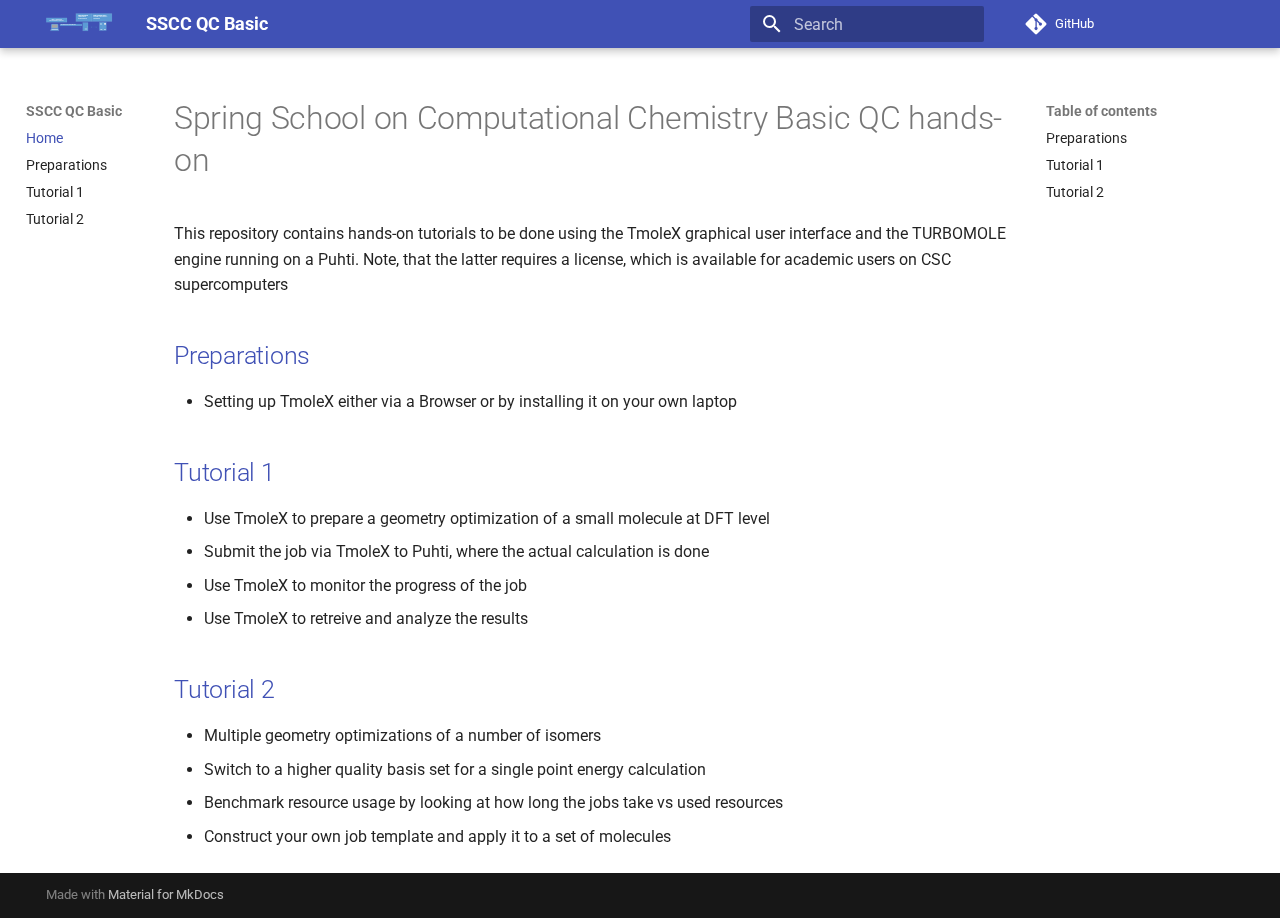
==== commit f4d1eded: "Save current site changes" ====
--- a/site/index.html
+++ b/site/index.html
@@ -8,7 +8,7 @@
       
       
       
-        <link rel="canonical" href="https://csc-training.github.io/sscc-qc-basic/">
+        <link rel="canonical" href="https://nruneberg.github.io/sscc-qc-basic/">
       
       
       
@@ -42,6 +42,8 @@
         <style>:root{--md-text-font:"Roboto";--md-code-font:"Roboto Mono"}</style>
       
     
+    
+      <link rel="stylesheet" href="stylesheets/custom.css">
     
     <script>__md_scope=new URL(".",location),__md_hash=e=>[...e].reduce(((e,_)=>(e<<5)-e+_.charCodeAt(0)),0),__md_get=(e,_=localStorage,t=__md_scope)=>JSON.parse(_.getItem(t.pathname+"."+e)),__md_set=(e,_,t=localStorage,a=__md_scope)=>{try{t.setItem(a.pathname+"."+e,JSON.stringify(_))}catch(e){}}</script>
     
@@ -151,7 +153,7 @@
     
     
       <div class="md-header__source">
-        <a href="https://github.com/csc-training/sscc-qc-basic" title="Go to repository" class="md-source" data-md-component="source">
+        <a href="https://github.com/nruneberg/sscc-qc-basic" title="Go to repository" class="md-source" data-md-component="source">
   <div class="md-source__icon md-icon">
     
     <svg xmlns="http://www.w3.org/2000/svg" viewBox="0 0 448 512"><!--! Font Awesome Free 6.7.2 by @fontawesome - https://fontawesome.com License - https://fontawesome.com/license/free (Icons: CC BY 4.0, Fonts: SIL OFL 1.1, Code: MIT License) Copyright 2024 Fonticons, Inc.--><path d="M439.55 236.05 244 40.45a28.87 28.87 0 0 0-40.81 0l-40.66 40.63 51.52 51.52c27.06-9.14 52.68 16.77 43.39 43.68l49.66 49.66c34.23-11.8 61.18 31 35.47 56.69-26.49 26.49-70.21-2.87-56-37.34L240.22 199v121.85c25.3 12.54 22.26 41.85 9.08 55a34.34 34.34 0 0 1-48.55 0c-17.57-17.6-11.07-46.91 11.25-56v-123c-20.8-8.51-24.6-30.74-18.64-45L142.57 101 8.45 235.14a28.86 28.86 0 0 0 0 40.81l195.61 195.6a28.86 28.86 0 0 0 40.8 0l194.69-194.69a28.86 28.86 0 0 0 0-40.81"/></svg>
@@ -196,7 +198,7 @@
   </label>
   
     <div class="md-nav__source">
-      <a href="https://github.com/csc-training/sscc-qc-basic" title="Go to repository" class="md-source" data-md-component="source">
+      <a href="https://github.com/nruneberg/sscc-qc-basic" title="Go to repository" class="md-source" data-md-component="source">
   <div class="md-source__icon md-icon">
     
     <svg xmlns="http://www.w3.org/2000/svg" viewBox="0 0 448 512"><!--! Font Awesome Free 6.7.2 by @fontawesome - https://fontawesome.com License - https://fontawesome.com/license/free (Icons: CC BY 4.0, Fonts: SIL OFL 1.1, Code: MIT License) Copyright 2024 Fonticons, Inc.--><path d="M439.55 236.05 244 40.45a28.87 28.87 0 0 0-40.81 0l-40.66 40.63 51.52 51.52c27.06-9.14 52.68 16.77 43.39 43.68l49.66 49.66c34.23-11.8 61.18 31 35.47 56.69-26.49 26.49-70.21-2.87-56-37.34L240.22 199v121.85c25.3 12.54 22.26 41.85 9.08 55a34.34 34.34 0 0 1-48.55 0c-17.57-17.6-11.07-46.91 11.25-56v-123c-20.8-8.51-24.6-30.74-18.64-45L142.57 101 8.45 235.14a28.86 28.86 0 0 0 0 40.81l195.61 195.6a28.86 28.86 0 0 0 40.8 0l194.69-194.69a28.86 28.86 0 0 0 0-40.81"/></svg>
--- a/site/stylesheets/custom.css
+++ b/site/stylesheets/custom.css
@@ -0,0 +1,21 @@
+/* Make left sidebar narrower */
+.md-sidebar--primary {
+  width: 140px;
+}
+
+/* Make right TOC sidebar narrower */
+.md-sidebar--secondary {
+  width: 200px;
+}
+
+/* Shift main content to fill the space */
+.md-main__inner {
+  margin-left: 10px;
+  margin-right: 10px;
+}
+
+/* Optional: prevent content from being too narrow on large screens */
+.md-content {
+  max-width: 1000px;
+}
+
